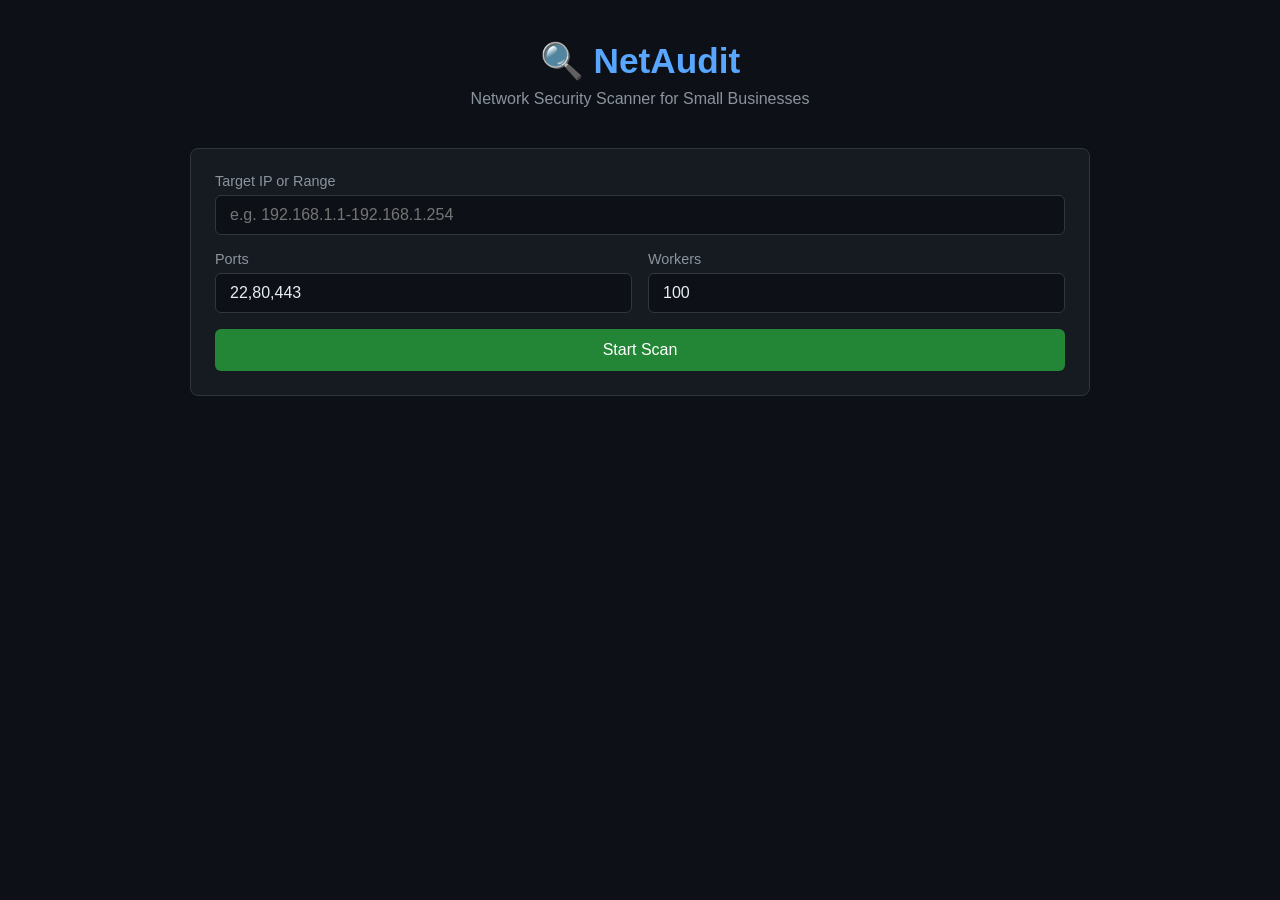
==== web/static/index.html @ e911ac08 "feat: add web server and frontend UI" ====
<!DOCTYPE html>
<html lang="en">
<head>
  <meta charset="UTF-8">
  <meta name="viewport" content="width=device-width, initial-scale=1.0">
  <title>NetAudit — Network Security Scanner</title>
  <style>
    * { box-sizing: border-box; margin: 0; padding: 0; }

    body {
      font-family: 'Segoe UI', sans-serif;
      background: #0d1117;
      color: #e6edf3;
      min-height: 100vh;
      padding: 40px 20px;
    }

    .container { max-width: 900px; margin: 0 auto; }

    header { text-align: center; margin-bottom: 40px; }
    header h1 { font-size: 2.2rem; color: #58a6ff; }
    header p { color: #8b949e; margin-top: 8px; }

    .card {
      background: #161b22;
      border: 1px solid #30363d;
      border-radius: 8px;
      padding: 24px;
      margin-bottom: 24px;
    }

    label { display: block; margin-bottom: 6px; color: #8b949e; font-size: 0.9rem; }

    input, select {
      width: 100%;
      padding: 10px 14px;
      background: #0d1117;
      border: 1px solid #30363d;
      border-radius: 6px;
      color: #e6edf3;
      font-size: 1rem;
      margin-bottom: 16px;
    }

    input:focus, select:focus {
      outline: none;
      border-color: #58a6ff;
    }

    .row { display: grid; grid-template-columns: 1fr 1fr; gap: 16px; }

    button {
      width: 100%;
      padding: 12px;
      background: #238636;
      color: white;
      border: none;
      border-radius: 6px;
      font-size: 1rem;
      cursor: pointer;
      transition: background 0.2s;
    }

    button:hover { background: #2ea043; }
    button:disabled { background: #21262d; color: #8b949e; cursor: not-allowed; }

    .score-card {
      text-align: center;
      padding: 32px;
    }

    .score-number {
      font-size: 4rem;
      font-weight: bold;
      color: #58a6ff;
    }

    .score-label { font-size: 1.2rem; margin-top: 8px; }

    .risk-critical { color: #f85149; }
    .risk-high     { color: #ff7b72; }
    .risk-medium   { color: #e3b341; }
    .risk-low      { color: #3fb950; }
    .risk-info     { color: #8b949e; }

    .findings h3 {
      margin-bottom: 12px;
      padding-bottom: 8px;
      border-bottom: 1px solid #30363d;
    }

    .finding-item {
      background: #0d1117;
      border-radius: 6px;
      padding: 14px;
      margin-bottom: 10px;
      border-left: 3px solid #30363d;
    }

    .finding-item.critical { border-left-color: #f85149; }
    .finding-item.high     { border-left-color: #ff7b72; }
    .finding-item.medium   { border-left-color: #e3b341; }
    .finding-item.low      { border-left-color: #3fb950; }

    .finding-header {
      display: flex;
      justify-content: space-between;
      align-items: center;
      margin-bottom: 8px;
    }

    .finding-ip { font-weight: bold; font-family: monospace; }

    .badge {
      padding: 2px 10px;
      border-radius: 12px;
      font-size: 0.75rem;
      font-weight: bold;
    }

    .badge-critical { background: #f8514930; color: #f85149; }
    .badge-high     { background: #ff7b7230; color: #ff7b72; }
    .badge-medium   { background: #e3b34130; color: #e3b341; }
    .badge-low      { background: #3fb95030; color: #3fb950; }

    .cve-list { margin-top: 8px; }
    .cve-item { font-size: 0.85rem; color: #8b949e; margin-top: 4px; }
    .cve-item span { color: #58a6ff; font-family: monospace; }

    .status-bar {
      text-align: center;
      padding: 12px;
      color: #8b949e;
      font-size: 0.9rem;
    }

    .spinner {
      display: inline-block;
      width: 16px; height: 16px;
      border: 2px solid #30363d;
      border-top-color: #58a6ff;
      border-radius: 50%;
      animation: spin 0.8s linear infinite;
      margin-right: 8px;
      vertical-align: middle;
    }

    @keyframes spin { to { transform: rotate(360deg); } }

    #results { display: none; }
  </style>
</head>
<body>
  <div class="container">
    <header>
      <h1>🔍 NetAudit</h1>
      <p>Network Security Scanner for Small Businesses</p>
    </header>

    <div class="card">
      <div>
        <label>Target IP or Range</label>
        <input type="text" id="target" placeholder="e.g. 192.168.1.1-192.168.1.254" />
      </div>
      <div class="row">
        <div>
          <label>Ports</label>
          <input type="text" id="ports" value="22,80,443" />
        </div>
        <div>
          <label>Workers</label>
          <input type="number" id="workers" value="100" min="10" max="500" />
        </div>
      </div>
      <button id="scanBtn" onclick="startScan()">Start Scan</button>
    </div>

    <div class="status-bar" id="status"></div>

    <div id="results">
      <div class="card score-card">
        <div class="score-number" id="scoreNum">--</div>
        <div class="score-label" id="scoreLabel"></div>
        <div style="margin-top:16px; color:#8b949e; font-size:0.9rem" id="scoreMeta"></div>
      </div>

      <div class="card findings" id="findingsCard"></div>
    </div>
  </div>

  <script>
    async function startScan() {
      const target  = document.getElementById('target').value.trim()
      const ports   = document.getElementById('ports').value.trim()
      const workers = parseInt(document.getElementById('workers').value)
      const btn     = document.getElementById('scanBtn')
      const status  = document.getElementById('status')

      if (!target) {
        alert('Please enter a target IP or range')
        return
      }

      btn.disabled = true
      document.getElementById('results').style.display = 'none'
      status.innerHTML = '<span class="spinner"></span> Scanning network... this may take a minute'

      try {
        const resp = await fetch('/api/scan', {
          method: 'POST',
          headers: { 'Content-Type': 'application/json' },
          body: JSON.stringify({ target, ports, workers })
        })

        const data = await resp.json()

        if (!data.success) {
          status.textContent = '❌ Error: ' + data.error
          return
        }

        renderReport(data.report)
        status.textContent = '✅ Scan complete'
        document.getElementById('results').style.display = 'block'

      } catch (err) {
        status.textContent = '❌ Request failed: ' + err.message
      } finally {
        btn.disabled = false
      }
    }

    function renderReport(r) {
      const critical = r.Critical || []
      const high     = r.High     || []
      const medium   = r.Medium   || []
      const low      = r.Low      || []

      document.getElementById('scoreNum').textContent   = r.Score + '/100'
      document.getElementById('scoreLabel').textContent = r.RiskLabel
      document.getElementById('scoreMeta').textContent  =
        `${r.Total} services checked · ${critical.length} critical · ${high.length} high · ${medium.length} medium`

      const card = document.getElementById('findingsCard')
      card.innerHTML = '<h3>Findings</h3>'

      const all = [
        ...critical.map(f => ({...f, risk: 'critical'})),
        ...high.map(f     => ({...f, risk: 'high'})),
        ...medium.map(f   => ({...f, risk: 'medium'})),
        ...low.map(f      => ({...f, risk: 'low'})),
      ]

      if (all.length === 0) {
        card.innerHTML += '<p style="color:#8b949e; margin-top:12px">No vulnerabilities found.</p>'
        return
      }

      all.forEach(f => {
        const cveHtml = (f.CVEs || []).map(c =>
          `<div class="cve-item"><span>${c.ID}</span> [${c.Score}] — ${c.Description}</div>`
        ).join('')

        card.innerHTML += `
          <div class="finding-item ${f.risk}">
            <div class="finding-header">
              <span class="finding-ip">${f.IP}:${f.Port} — ${f.Service} ${f.Version}</span>
              <span class="badge badge-${f.risk}">${f.risk.toUpperCase()}</span>
            </div>
            <div class="cve-list">${cveHtml}</div>
          </div>`
      })
    }
  </script>
</body>
</html>
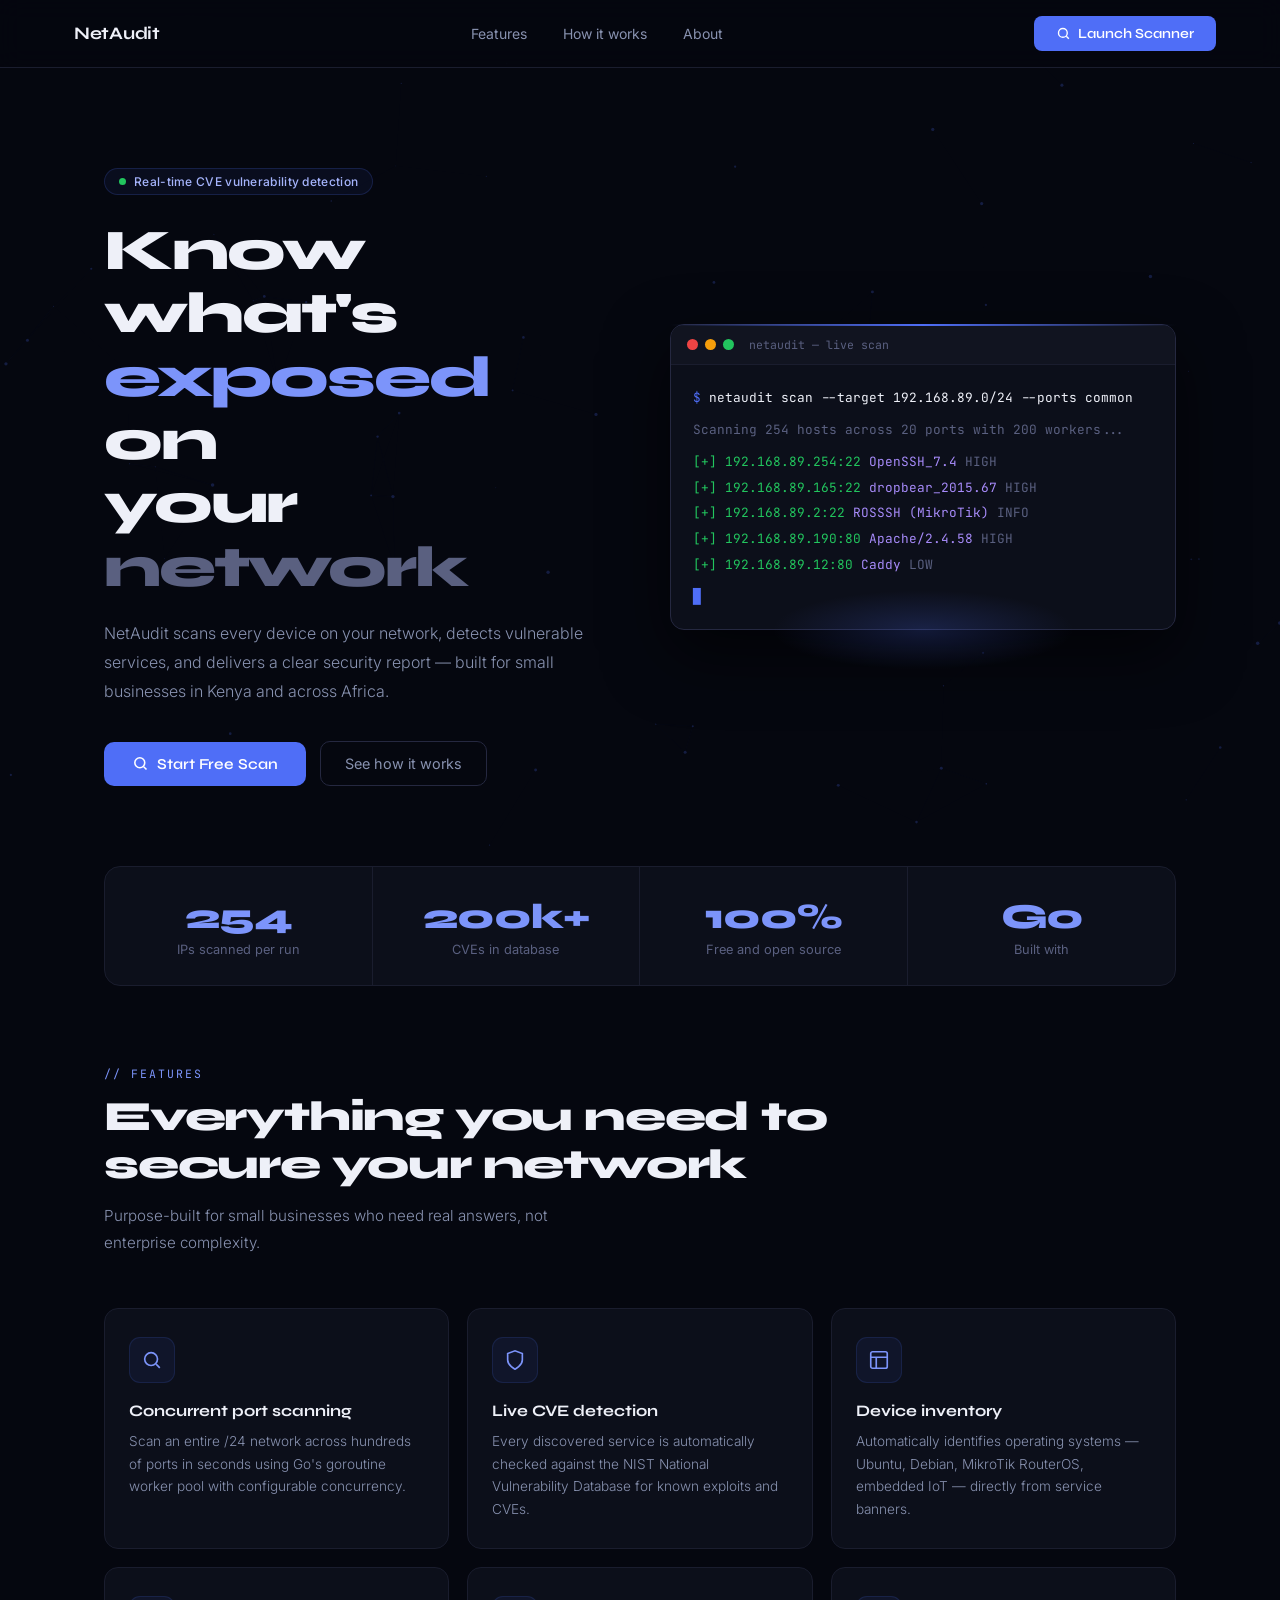
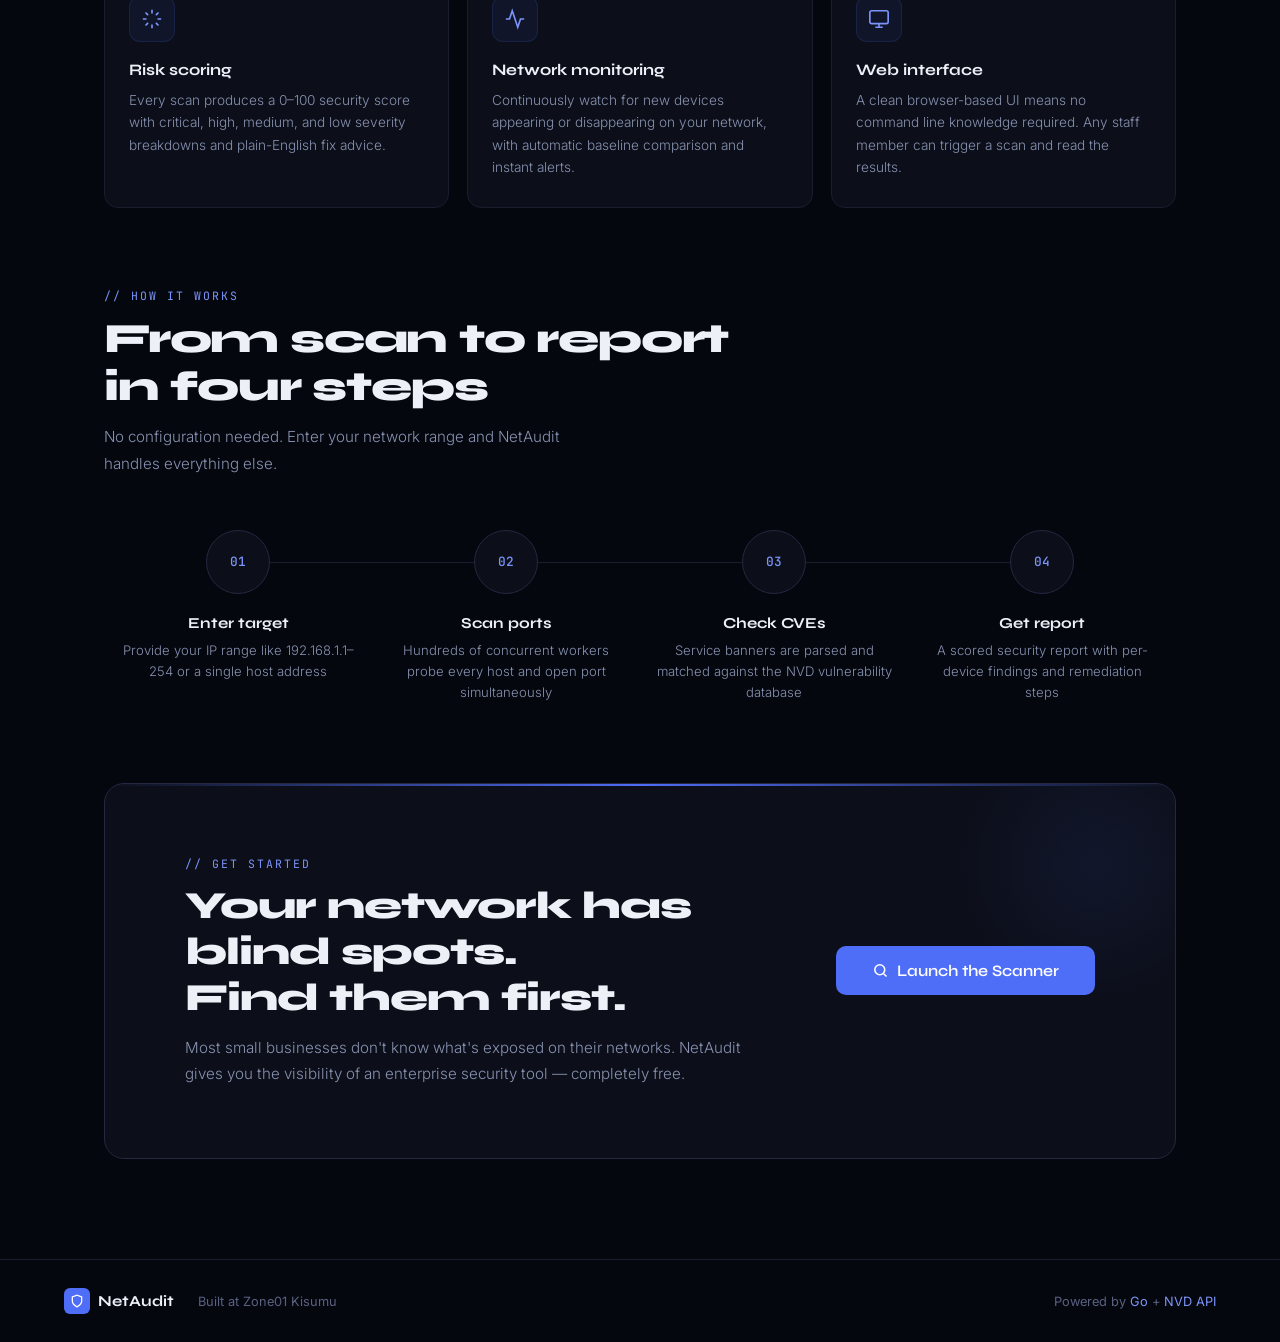
==== commit b19776d1: "feat: add web UI with home page, scanner page and CVE audit integration" ====
--- a/web/static/index.html
+++ b/web/static/index.html
@@ -1,276 +1,602 @@
 <!DOCTYPE html>
 <html lang="en">
 <head>
-  <meta charset="UTF-8">
-  <meta name="viewport" content="width=device-width, initial-scale=1.0">
-  <title>NetAudit — Network Security Scanner</title>
-  <style>
-    * { box-sizing: border-box; margin: 0; padding: 0; }
-
-    body {
-      font-family: 'Segoe UI', sans-serif;
-      background: #0d1117;
-      color: #e6edf3;
-      min-height: 100vh;
-      padding: 40px 20px;
-    }
-
-    .container { max-width: 900px; margin: 0 auto; }
-
-    header { text-align: center; margin-bottom: 40px; }
-    header h1 { font-size: 2.2rem; color: #58a6ff; }
-    header p { color: #8b949e; margin-top: 8px; }
-
-    .card {
-      background: #161b22;
-      border: 1px solid #30363d;
-      border-radius: 8px;
-      padding: 24px;
-      margin-bottom: 24px;
-    }
-
-    label { display: block; margin-bottom: 6px; color: #8b949e; font-size: 0.9rem; }
-
-    input, select {
-      width: 100%;
-      padding: 10px 14px;
-      background: #0d1117;
-      border: 1px solid #30363d;
-      border-radius: 6px;
-      color: #e6edf3;
-      font-size: 1rem;
-      margin-bottom: 16px;
-    }
-
-    input:focus, select:focus {
-      outline: none;
-      border-color: #58a6ff;
-    }
-
-    .row { display: grid; grid-template-columns: 1fr 1fr; gap: 16px; }
-
-    button {
-      width: 100%;
-      padding: 12px;
-      background: #238636;
-      color: white;
-      border: none;
-      border-radius: 6px;
-      font-size: 1rem;
-      cursor: pointer;
-      transition: background 0.2s;
-    }
-
-    button:hover { background: #2ea043; }
-    button:disabled { background: #21262d; color: #8b949e; cursor: not-allowed; }
-
-    .score-card {
-      text-align: center;
-      padding: 32px;
-    }
-
-    .score-number {
-      font-size: 4rem;
-      font-weight: bold;
-      color: #58a6ff;
-    }
-
-    .score-label { font-size: 1.2rem; margin-top: 8px; }
-
-    .risk-critical { color: #f85149; }
-    .risk-high     { color: #ff7b72; }
-    .risk-medium   { color: #e3b341; }
-    .risk-low      { color: #3fb950; }
-    .risk-info     { color: #8b949e; }
-
-    .findings h3 {
-      margin-bottom: 12px;
-      padding-bottom: 8px;
-      border-bottom: 1px solid #30363d;
-    }
-
-    .finding-item {
-      background: #0d1117;
-      border-radius: 6px;
-      padding: 14px;
-      margin-bottom: 10px;
-      border-left: 3px solid #30363d;
-    }
-
-    .finding-item.critical { border-left-color: #f85149; }
-    .finding-item.high     { border-left-color: #ff7b72; }
-    .finding-item.medium   { border-left-color: #e3b341; }
-    .finding-item.low      { border-left-color: #3fb950; }
-
-    .finding-header {
-      display: flex;
-      justify-content: space-between;
-      align-items: center;
-      margin-bottom: 8px;
-    }
-
-    .finding-ip { font-weight: bold; font-family: monospace; }
-
-    .badge {
-      padding: 2px 10px;
-      border-radius: 12px;
-      font-size: 0.75rem;
-      font-weight: bold;
-    }
-
-    .badge-critical { background: #f8514930; color: #f85149; }
-    .badge-high     { background: #ff7b7230; color: #ff7b72; }
-    .badge-medium   { background: #e3b34130; color: #e3b341; }
-    .badge-low      { background: #3fb95030; color: #3fb950; }
-
-    .cve-list { margin-top: 8px; }
-    .cve-item { font-size: 0.85rem; color: #8b949e; margin-top: 4px; }
-    .cve-item span { color: #58a6ff; font-family: monospace; }
-
-    .status-bar {
-      text-align: center;
-      padding: 12px;
-      color: #8b949e;
-      font-size: 0.9rem;
-    }
-
-    .spinner {
-      display: inline-block;
-      width: 16px; height: 16px;
-      border: 2px solid #30363d;
-      border-top-color: #58a6ff;
-      border-radius: 50%;
-      animation: spin 0.8s linear infinite;
-      margin-right: 8px;
-      vertical-align: middle;
-    }
-
-    @keyframes spin { to { transform: rotate(360deg); } }
-
-    #results { display: none; }
-  </style>
+<meta charset="UTF-8"/>
+<meta name="viewport" content="width=device-width,initial-scale=1"/>
+<title>NetAudit — Network Security Scanner</title>
+<link rel="preconnect" href="https://fonts.googleapis.com"/>
+<link rel="preconnect" href="https://fonts.gstatic.com" crossorigin/>
+<link href="https://fonts.googleapis.com/css2?family=Syne:wght@400;500;600;700;800&family=JetBrains+Mono:wght@400;500&family=Inter:wght@300;400;500&display=swap" rel="stylesheet"/>
+<style>
+*{box-sizing:border-box;margin:0;padding:0}
+:root{
+  --bg:#05070f;
+  --surface:#0c0f1a;
+  --surface2:#111420;
+  --border:#1a1d2e;
+  --border2:#252840;
+  --text:#eef0f8;
+  --muted:#5a6080;
+  --muted2:#8892b0;
+  --accent:#4f6ef7;
+  --accent2:#7c94fa;
+  --accent3:#a5b4fc;
+  --green:#22c55e;
+  --red:#ef4444;
+  --amber:#f59e0b;
+}
+
+html{scroll-behavior:smooth}
+
+body{
+  font-family:'Inter',sans-serif;
+  background:var(--bg);
+  color:var(--text);
+  min-height:100vh;
+  overflow-x:hidden;
+}
+
+/* canvas background */
+#bg-canvas{
+  position:fixed;top:0;left:0;
+  width:100%;height:100%;
+  z-index:0;pointer-events:none;
+  opacity:.4;
+}
+
+/* ───── NAV ───── */
+nav{
+  position:sticky;top:0;z-index:100;
+  display:flex;align-items:center;justify-content:space-between;
+  padding:16px 64px;
+  background:rgba(5,7,15,.85);
+  backdrop-filter:blur(12px);
+  border-bottom:1px solid var(--border);
+}
+.nav-logo{display:flex;align-items:center;gap:10px;text-decoration:none}
+.nav-logo-icon{
+  width:34px;height:34px;border-radius:9px;
+  background:var(--accent);
+  display:flex;align-items:center;justify-content:center;
+  flex-shrink:0;
+}
+.nav-logo-icon svg{width:18px;height:18px;stroke:#fff;fill:none;stroke-width:2.2}
+.nav-logo-name{font-family:'Syne',sans-serif;font-size:1.1rem;font-weight:700;color:var(--text);letter-spacing:-.3px}
+.nav-links{display:flex;gap:36px}
+.nav-links a{color:var(--muted2);text-decoration:none;font-size:.875rem;font-weight:400;transition:color .2s}
+.nav-links a:hover{color:var(--text)}
+.nav-cta{
+  background:var(--accent);color:#fff;border:none;
+  padding:9px 22px;border-radius:8px;
+  font-family:'Syne',sans-serif;font-size:.875rem;font-weight:600;
+  cursor:pointer;transition:background .2s,transform .15s;
+  display:flex;align-items:center;gap:7px;
+}
+.nav-cta:hover{background:var(--accent2);transform:translateY(-1px)}
+.nav-cta svg{width:15px;height:15px;stroke:#fff;fill:none;stroke-width:2.2}
+
+/* ───── HERO ───── */
+.hero{
+  position:relative;z-index:5;
+  display:grid;grid-template-columns:1fr 1fr;
+  align-items:center;gap:60px;
+  max-width:1200px;margin:0 auto;
+  padding:100px 64px 80px;
+}
+.hero-badge{
+  display:inline-flex;align-items:center;gap:8px;
+  background:#4f6ef710;border:1px solid #4f6ef730;
+  border-radius:100px;padding:5px 14px;
+  font-size:.75rem;color:var(--accent3);
+  margin-bottom:24px;font-weight:500;letter-spacing:.3px;
+}
+.hero-badge-dot{
+  width:7px;height:7px;border-radius:50%;
+  background:var(--green);
+  animation:pulse-dot 2s ease-in-out infinite;
+}
+@keyframes pulse-dot{0%,100%{opacity:1;transform:scale(1)}50%{opacity:.4;transform:scale(.75)}}
+
+.hero-left h1{
+  font-family:'Syne',sans-serif;
+  font-size:clamp(2.4rem,4.5vw,3.6rem);
+  font-weight:800;line-height:1.1;
+  letter-spacing:-2px;margin-bottom:20px;
+  color:var(--text);
+}
+.hero-left h1 .accent{color:var(--accent2)}
+.hero-left h1 .dim{color:var(--muted)}
+
+.hero-sub{
+  font-size:1rem;color:var(--muted2);
+  line-height:1.8;margin-bottom:36px;
+  max-width:480px;font-weight:300;
+}
+
+.hero-actions{display:flex;align-items:center;gap:14px;flex-wrap:wrap}
+.btn-primary{
+  background:var(--accent);color:#fff;border:none;
+  padding:13px 28px;border-radius:10px;
+  font-family:'Syne',sans-serif;font-size:.95rem;font-weight:600;
+  cursor:pointer;display:flex;align-items:center;gap:8px;
+  transition:background .2s,transform .15s;
+}
+.btn-primary:hover{background:var(--accent2);transform:translateY(-2px)}
+.btn-primary svg{width:17px;height:17px;stroke:#fff;fill:none;stroke-width:2.2}
+.btn-ghost{
+  background:transparent;color:var(--muted2);
+  border:1px solid var(--border2);
+  padding:13px 24px;border-radius:10px;
+  font-family:'Inter',sans-serif;font-size:.9rem;font-weight:400;
+  cursor:pointer;transition:border-color .2s,color .2s;
+}
+.btn-ghost:hover{border-color:var(--accent);color:var(--text)}
+
+/* hero right — terminal */
+.hero-right{position:relative}
+.terminal{
+  background:var(--surface);
+  border:1px solid var(--border2);
+  border-radius:14px;overflow:hidden;
+  box-shadow:0 24px 64px rgba(0,0,0,.6);
+}
+.terminal::before{
+  content:'';position:absolute;top:0;left:0;right:0;height:2px;
+  background:linear-gradient(90deg,transparent,var(--accent),transparent);
+}
+.term-bar{
+  background:var(--surface2);
+  padding:12px 16px;
+  display:flex;align-items:center;gap:7px;
+  border-bottom:1px solid var(--border);
+}
+.tdot{width:11px;height:11px;border-radius:50%}
+.term-title{font-size:.72rem;color:var(--muted);margin-left:8px;font-family:'JetBrains Mono',monospace}
+.term-body{padding:20px 22px;font-family:'JetBrains Mono',monospace;font-size:.8rem;line-height:2}
+.tp{color:var(--accent)}.tc{color:var(--text)}.to{color:var(--muted)}
+.tg{color:var(--green)}.tr{color:var(--red)}.ta{color:var(--amber)}.tb{color:#60a5fa}.tv{color:#a78bfa}
+.tcursor{color:var(--accent);animation:blink-cur .8s step-end infinite}
+@keyframes blink-cur{0%,100%{opacity:1}50%{opacity:0}}
+
+/* glow under terminal */
+.terminal-glow{
+  position:absolute;bottom:-40px;left:50%;transform:translateX(-50%);
+  width:60%;height:80px;
+  background:radial-gradient(ellipse,rgba(79,110,247,.2) 0%,transparent 70%);
+  pointer-events:none;
+}
+
+/* ───── STATS BAR ───── */
+.stats-section{
+  position:relative;z-index:5;
+  max-width:1200px;margin:0 auto;padding:0 64px 80px;
+}
+.stats-bar{
+  display:grid;grid-template-columns:repeat(4,1fr);
+  background:var(--surface);border:1px solid var(--border);border-radius:16px;
+  overflow:hidden;
+}
+.stat-item{
+  padding:28px 32px;text-align:center;
+  border-right:1px solid var(--border);
+}
+.stat-item:last-child{border-right:none}
+.stat-num{
+  font-family:'Syne',sans-serif;
+  font-size:2.2rem;font-weight:800;
+  color:var(--accent2);letter-spacing:-1px;
+  margin-bottom:4px;
+}
+.stat-label{font-size:.8rem;color:var(--muted);font-weight:400}
+
+/* ───── FEATURES ───── */
+.features-section{
+  position:relative;z-index:5;
+  max-width:1200px;margin:0 auto;padding:0 64px 80px;
+}
+.section-eyebrow{
+  font-family:'JetBrains Mono',monospace;
+  font-size:.72rem;color:var(--accent2);
+  letter-spacing:2px;text-transform:uppercase;
+  margin-bottom:12px;
+}
+.section-title{
+  font-family:'Syne',sans-serif;
+  font-size:clamp(1.8rem,3.5vw,2.6rem);
+  font-weight:800;letter-spacing:-1.2px;
+  line-height:1.15;margin-bottom:14px;
+}
+.section-sub{
+  font-size:.95rem;color:var(--muted2);
+  line-height:1.75;max-width:480px;
+  font-weight:300;margin-bottom:52px;
+}
+.features-grid{display:grid;grid-template-columns:repeat(3,1fr);gap:18px}
+.feat-card{
+  background:var(--surface);border:1px solid var(--border);
+  border-radius:14px;padding:28px 24px;
+  transition:border-color .25s,transform .25s;
+  cursor:default;
+}
+.feat-card:hover{border-color:var(--border2);transform:translateY(-4px)}
+.feat-icon{
+  width:46px;height:46px;border-radius:11px;
+  background:#4f6ef712;border:1px solid #4f6ef725;
+  display:flex;align-items:center;justify-content:center;
+  margin-bottom:18px;
+}
+.feat-icon svg{width:22px;height:22px;stroke:var(--accent2);fill:none;stroke-width:1.8}
+.feat-title{font-family:'Syne',sans-serif;font-size:1rem;font-weight:700;margin-bottom:10px;color:var(--text)}
+.feat-desc{font-size:.85rem;color:var(--muted2);line-height:1.65;font-weight:300}
+
+/* ───── HOW IT WORKS ───── */
+.how-section{
+  position:relative;z-index:5;
+  max-width:1200px;margin:0 auto;padding:0 64px 80px;
+}
+.steps-row{display:grid;grid-template-columns:repeat(4,1fr);gap:0;position:relative}
+.steps-row::after{
+  content:'';position:absolute;top:32px;left:12.5%;right:12.5%;
+  height:1px;background:var(--border);z-index:0;
+}
+.step{position:relative;z-index:1;text-align:center;padding:0 16px}
+.step-circle{
+  width:64px;height:64px;border-radius:50%;
+  background:var(--surface);border:1px solid var(--border2);
+  display:flex;align-items:center;justify-content:center;
+  margin:0 auto 20px;
+  font-family:'JetBrains Mono',monospace;font-size:.8rem;font-weight:500;
+  color:var(--accent2);
+}
+.step-title{font-family:'Syne',sans-serif;font-size:.95rem;font-weight:700;margin-bottom:8px;color:var(--text)}
+.step-desc{font-size:.82rem;color:var(--muted2);line-height:1.6;font-weight:300}
+
+/* ───── CTA ───── */
+.cta-section{
+  position:relative;z-index:5;
+  max-width:1200px;margin:0 auto;padding:0 64px 100px;
+}
+.cta-inner{
+  background:var(--surface);border:1px solid var(--border2);
+  border-radius:20px;padding:72px 80px;
+  display:grid;grid-template-columns:1fr auto;
+  align-items:center;gap:60px;
+  position:relative;overflow:hidden;
+}
+.cta-inner::before{
+  content:'';position:absolute;top:0;left:0;right:0;height:2px;
+  background:linear-gradient(90deg,transparent,var(--accent),transparent);
+}
+.cta-glow{
+  position:absolute;top:-80px;right:-80px;
+  width:320px;height:320px;
+  background:radial-gradient(circle,rgba(79,110,247,.08) 0%,transparent 60%);
+  pointer-events:none;
+}
+.cta-title{
+  font-family:'Syne',sans-serif;
+  font-size:clamp(1.8rem,3vw,2.4rem);
+  font-weight:800;letter-spacing:-1px;
+  line-height:1.2;margin-bottom:14px;
+}
+.cta-sub{font-size:.95rem;color:var(--muted2);line-height:1.7;font-weight:300}
+
+/* ───── FOOTER ───── */
+footer{
+  position:relative;z-index:5;
+  border-top:1px solid var(--border);
+  padding:28px 64px;
+  display:flex;align-items:center;justify-content:space-between;
+}
+.footer-logo{display:flex;align-items:center;gap:8px}
+.footer-logo-name{font-family:'Syne',sans-serif;font-size:.95rem;font-weight:700;color:var(--text)}
+.footer-copy{font-size:.8rem;color:var(--muted);margin-left:16px}
+.footer-right{font-size:.8rem;color:var(--muted)}
+.footer-right a{color:var(--accent2);text-decoration:none}
+
+/* ───── SCROLL REVEAL ───── */
+.reveal{opacity:0;transform:translateY(24px);transition:opacity .6s ease,transform .6s ease}
+.reveal.visible{opacity:1;transform:translateY(0)}
+</style>
 </head>
 <body>
-  <div class="container">
-    <header>
-      <h1>🔍 NetAudit</h1>
-      <p>Network Security Scanner for Small Businesses</p>
-    </header>
-
-    <div class="card">
-      <div>
-        <label>Target IP or Range</label>
-        <input type="text" id="target" placeholder="e.g. 192.168.1.1-192.168.1.254" />
-      </div>
-      <div class="row">
-        <div>
-          <label>Ports</label>
-          <input type="text" id="ports" value="22,80,443" />
-        </div>
-        <div>
-          <label>Workers</label>
-          <input type="number" id="workers" value="100" min="10" max="500" />
-        </div>
-      </div>
-      <button id="scanBtn" onclick="startScan()">Start Scan</button>
-    </div>
-
-    <div class="status-bar" id="status"></div>
-
-    <div id="results">
-      <div class="card score-card">
-        <div class="score-number" id="scoreNum">--</div>
-        <div class="score-label" id="scoreLabel"></div>
-        <div style="margin-top:16px; color:#8b949e; font-size:0.9rem" id="scoreMeta"></div>
-      </div>
-
-      <div class="card findings" id="findingsCard"></div>
-    </div>
-  </div>
-
-  <script>
-    async function startScan() {
-      const target  = document.getElementById('target').value.trim()
-      const ports   = document.getElementById('ports').value.trim()
-      const workers = parseInt(document.getElementById('workers').value)
-      const btn     = document.getElementById('scanBtn')
-      const status  = document.getElementById('status')
-
-      if (!target) {
-        alert('Please enter a target IP or range')
-        return
-      }
-
-      btn.disabled = true
-      document.getElementById('results').style.display = 'none'
-      status.innerHTML = '<span class="spinner"></span> Scanning network... this may take a minute'
-
-      try {
-        const resp = await fetch('/api/scan', {
-          method: 'POST',
-          headers: { 'Content-Type': 'application/json' },
-          body: JSON.stringify({ target, ports, workers })
-        })
-
-        const data = await resp.json()
-
-        if (!data.success) {
-          status.textContent = '❌ Error: ' + data.error
-          return
-        }
-
-        renderReport(data.report)
-        status.textContent = '✅ Scan complete'
-        document.getElementById('results').style.display = 'block'
-
-      } catch (err) {
-        status.textContent = '❌ Request failed: ' + err.message
-      } finally {
-        btn.disabled = false
+
+<canvas id="bg-canvas"></canvas>
+
+<nav>
+  <a class="nav-logo" href="/>
+    <div class="nav-logo-icon">
+      <svg viewBox="0 0 24 24"><path d="M12 22s8-4 8-10V5l-8-3-8 3v7c0 6 8 10 8 10z"/></svg>
+    </div>
+    <span class="nav-logo-name">NetAudit</span>
+  </a>
+  <div class="nav-links">
+    <a href="#features">Features</a>
+    <a href="#how">How it works</a>
+    <a href="#about">About</a>
+  </div>
+  <button class="nav-cta" onclick="window.location.href='/scan'">
+    <svg viewBox="0 0 24 24"><circle cx="11" cy="11" r="7"/><path d="m16.5 16.5 4 4"/></svg>
+    Launch Scanner
+  </button>
+</nav>
+
+<!-- HERO -->
+<section class="hero">
+  <div class="hero-left">
+    <div class="hero-badge">
+      <span class="hero-badge-dot"></span>
+      Real-time CVE vulnerability detection
+    </div>
+    <h1>
+      Know what's<br/>
+      <span class="accent">exposed</span> on<br/>
+      your <span class="dim">network</span>
+    </h1>
+    <p class="hero-sub">
+      NetAudit scans every device on your network, detects vulnerable services, and delivers a clear security report — built for small businesses in Kenya and across Africa.
+    </p>
+    <div class="hero-actions">
+      <button class="btn-primary" onclick="window.location.href='/scan'">
+        <svg viewBox="0 0 24 24"><circle cx="11" cy="11" r="7"/><path d="m16.5 16.5 4 4"/></svg>
+        Start Free Scan
+      </button>
+      <button class="btn-ghost" onclick="document.getElementById('how').scrollIntoView({behavior:'smooth'})">
+        See how it works
+      </button>
+    </div>
+  </div>
+  <div class="hero-right">
+    <div class="terminal">
+      <div class="term-bar">
+        <div class="tdot" style="background:#ef4444"></div>
+        <div class="tdot" style="background:#f59e0b"></div>
+        <div class="tdot" style="background:#22c55e"></div>
+        <span class="term-title">netaudit — live scan</span>
+      </div>
+      <div class="term-body" id="term-body">
+        <div id="term-lines"></div>
+        <span class="tcursor" id="cursor">█</span>
+      </div>
+    </div>
+    <div class="terminal-glow"></div>
+  </div>
+</section>
+
+<!-- STATS -->
+<div class="stats-section reveal">
+  <div class="stats-bar">
+    <div class="stat-item">
+      <div class="stat-num">254</div>
+      <div class="stat-label">IPs scanned per run</div>
+    </div>
+    <div class="stat-item">
+      <div class="stat-num">200k+</div>
+      <div class="stat-label">CVEs in database</div>
+    </div>
+    <div class="stat-item">
+      <div class="stat-num">100%</div>
+      <div class="stat-label">Free and open source</div>
+    </div>
+    <div class="stat-item">
+      <div class="stat-num">Go</div>
+      <div class="stat-label">Built with</div>
+    </div>
+  </div>
+</div>
+
+<!-- FEATURES -->
+<section class="features-section reveal" id="features">
+  <div class="section-eyebrow">// features</div>
+  <div class="section-title">Everything you need to<br/>secure your network</div>
+  <p class="section-sub">Purpose-built for small businesses who need real answers, not enterprise complexity.</p>
+  <div class="features-grid">
+    <div class="feat-card">
+      <div class="feat-icon">
+        <svg viewBox="0 0 24 24"><circle cx="11" cy="11" r="7"/><path d="m16.5 16.5 4 4"/></svg>
+      </div>
+      <div class="feat-title">Concurrent port scanning</div>
+      <div class="feat-desc">Scan an entire /24 network across hundreds of ports in seconds using Go's goroutine worker pool with configurable concurrency.</div>
+    </div>
+    <div class="feat-card">
+      <div class="feat-icon">
+        <svg viewBox="0 0 24 24"><path d="M12 22s8-4 8-10V5l-8-3-8 3v7c0 6 8 10 8 10z"/></svg>
+      </div>
+      <div class="feat-title">Live CVE detection</div>
+      <div class="feat-desc">Every discovered service is automatically checked against the NIST National Vulnerability Database for known exploits and CVEs.</div>
+    </div>
+    <div class="feat-card">
+      <div class="feat-icon">
+        <svg viewBox="0 0 24 24"><rect x="3" y="3" width="18" height="18" rx="2"/><path d="M3 9h18M9 21V9"/></svg>
+      </div>
+      <div class="feat-title">Device inventory</div>
+      <div class="feat-desc">Automatically identifies operating systems — Ubuntu, Debian, MikroTik RouterOS, embedded IoT — directly from service banners.</div>
+    </div>
+    <div class="feat-card">
+      <div class="feat-icon">
+        <svg viewBox="0 0 24 24"><path d="M12 2v4M12 18v4M4.93 4.93l2.83 2.83M16.24 16.24l2.83 2.83M2 12h4M18 12h4M4.93 19.07l2.83-2.83M16.24 7.76l2.83-2.83"/></svg>
+      </div>
+      <div class="feat-title">Risk scoring</div>
+      <div class="feat-desc">Every scan produces a 0–100 security score with critical, high, medium, and low severity breakdowns and plain-English fix advice.</div>
+    </div>
+    <div class="feat-card">
+      <div class="feat-icon">
+        <svg viewBox="0 0 24 24"><polyline points="22 12 18 12 15 21 9 3 6 12 2 12"/></svg>
+      </div>
+      <div class="feat-title">Network monitoring</div>
+      <div class="feat-desc">Continuously watch for new devices appearing or disappearing on your network, with automatic baseline comparison and instant alerts.</div>
+    </div>
+    <div class="feat-card">
+      <div class="feat-icon">
+        <svg viewBox="0 0 24 24"><rect x="2" y="3" width="20" height="14" rx="2"/><path d="M8 21h8M12 17v4"/></svg>
+      </div>
+      <div class="feat-title">Web interface</div>
+      <div class="feat-desc">A clean browser-based UI means no command line knowledge required. Any staff member can trigger a scan and read the results.</div>
+    </div>
+  </div>
+</section>
+
+<!-- HOW IT WORKS -->
+<section class="how-section reveal" id="how">
+  <div class="section-eyebrow">// how it works</div>
+  <div class="section-title">From scan to report<br/>in four steps</div>
+  <p class="section-sub">No configuration needed. Enter your network range and NetAudit handles everything else.</p>
+  <div class="steps-row">
+    <div class="step">
+      <div class="step-circle">01</div>
+      <div class="step-title">Enter target</div>
+      <div class="step-desc">Provide your IP range like 192.168.1.1–254 or a single host address</div>
+    </div>
+    <div class="step">
+      <div class="step-circle">02</div>
+      <div class="step-title">Scan ports</div>
+      <div class="step-desc">Hundreds of concurrent workers probe every host and open port simultaneously</div>
+    </div>
+    <div class="step">
+      <div class="step-circle">03</div>
+      <div class="step-title">Check CVEs</div>
+      <div class="step-desc">Service banners are parsed and matched against the NVD vulnerability database</div>
+    </div>
+    <div class="step">
+      <div class="step-circle">04</div>
+      <div class="step-title">Get report</div>
+      <div class="step-desc">A scored security report with per-device findings and remediation steps</div>
+    </div>
+  </div>
+</section>
+
+<!-- CTA -->
+<section class="cta-section reveal" id="about">
+  <div class="cta-inner">
+    <div class="cta-glow"></div>
+    <div>
+      <div class="section-eyebrow">// get started</div>
+      <div class="cta-title">Your network has<br/>blind spots.<br/>Find them first.</div>
+      <p class="cta-sub">Most small businesses don't know what's exposed on their networks. NetAudit gives you the visibility of an enterprise security tool — completely free.</p>
+    </div>
+    <div>
+      <button class="btn-primary" style="padding:15px 36px;font-size:1rem" onclick="window.location.href='/scan'">
+        <svg viewBox="0 0 24 24"><circle cx="11" cy="11" r="7"/><path d="m16.5 16.5 4 4"/></svg>
+        Launch the Scanner
+      </button>
+    </div>
+  </div>
+</section>
+
+<footer>
+  <div class="footer-logo">
+    <div class="nav-logo-icon" style="width:26px;height:26px;border-radius:6px">
+      <svg viewBox="0 0 24 24" style="width:14px;height:14px;stroke:#fff;fill:none;stroke-width:2.2"><path d="M12 22s8-4 8-10V5l-8-3-8 3v7c0 6 8 10 8 10z"/></svg>
+    </div>
+    <span class="footer-logo-name">NetAudit</span>
+    <span class="footer-copy">Built at Zone01 Kisumu</span>
+  </div>
+  <div class="footer-right">Powered by <a href="https://golang.org">Go</a> + <a href="https://nvd.nist.gov">NVD API</a></div>
+</footer>
+
+<script>
+/* ── particle canvas ── */
+const canvas = document.getElementById('bg-canvas');
+const ctx = canvas.getContext('2d');
+let W, H, pts = [];
+
+function resize() {
+  W = canvas.width = window.innerWidth;
+  H = canvas.height = window.innerHeight;
+}
+
+function initPts() {
+  pts = [];
+  const n = Math.floor((W * H) / 16000);
+  for (let i = 0; i < n; i++) {
+    pts.push({
+      x: Math.random() * W, y: Math.random() * H,
+      vx: (Math.random() - .5) * .28, vy: (Math.random() - .5) * .28,
+      r: Math.random() * 1.4 + .4
+    });
+  }
+}
+
+function drawBg() {
+  ctx.clearRect(0, 0, W, H);
+  for (let i = 0; i < pts.length; i++) {
+    const p = pts[i];
+    p.x += p.vx; p.y += p.vy;
+    if (p.x < 0) p.x = W; if (p.x > W) p.x = 0;
+    if (p.y < 0) p.y = H; if (p.y > H) p.y = 0;
+    ctx.beginPath(); ctx.arc(p.x, p.y, p.r, 0, Math.PI * 2);
+    ctx.fillStyle = 'rgba(79,110,247,.55)'; ctx.fill();
+    for (let j = i + 1; j < pts.length; j++) {
+      const q = pts[j];
+      const dx = p.x - q.x, dy = p.y - q.y, d = Math.sqrt(dx * dx + dy * dy);
+      if (d < 130) {
+        ctx.beginPath(); ctx.moveTo(p.x, p.y); ctx.lineTo(q.x, q.y);
+        ctx.strokeStyle = `rgba(79,110,247,${.12 * (1 - d / 130)})`;
+        ctx.lineWidth = .5; ctx.stroke();
       }
     }
-
-    function renderReport(r) {
-      const critical = r.Critical || []
-      const high     = r.High     || []
-      const medium   = r.Medium   || []
-      const low      = r.Low      || []
-
-      document.getElementById('scoreNum').textContent   = r.Score + '/100'
-      document.getElementById('scoreLabel').textContent = r.RiskLabel
-      document.getElementById('scoreMeta').textContent  =
-        `${r.Total} services checked · ${critical.length} critical · ${high.length} high · ${medium.length} medium`
-
-      const card = document.getElementById('findingsCard')
-      card.innerHTML = '<h3>Findings</h3>'
-
-      const all = [
-        ...critical.map(f => ({...f, risk: 'critical'})),
-        ...high.map(f     => ({...f, risk: 'high'})),
-        ...medium.map(f   => ({...f, risk: 'medium'})),
-        ...low.map(f      => ({...f, risk: 'low'})),
-      ]
-
-      if (all.length === 0) {
-        card.innerHTML += '<p style="color:#8b949e; margin-top:12px">No vulnerabilities found.</p>'
-        return
-      }
-
-      all.forEach(f => {
-        const cveHtml = (f.CVEs || []).map(c =>
-          `<div class="cve-item"><span>${c.ID}</span> [${c.Score}] — ${c.Description}</div>`
-        ).join('')
-
-        card.innerHTML += `
-          <div class="finding-item ${f.risk}">
-            <div class="finding-header">
-              <span class="finding-ip">${f.IP}:${f.Port} — ${f.Service} ${f.Version}</span>
-              <span class="badge badge-${f.risk}">${f.risk.toUpperCase()}</span>
-            </div>
-            <div class="cve-list">${cveHtml}</div>
-          </div>`
-      })
-    }
-  </script>
+  }
+  requestAnimationFrame(drawBg);
+}
+
+resize(); initPts(); drawBg();
+window.addEventListener('resize', () => { resize(); initPts(); });
+
+/* ── typewriter terminal ── */
+const termLines = [
+  { text: 'netaudit scan --target 192.168.89.0/24 --ports common', type: 'cmd' },
+  { text: '', type: 'blank' },
+  { text: 'Scanning 254 hosts across 20 ports with 200 workers...', type: 'out' },
+  { text: '', type: 'blank' },
+  { text: '[+] 192.168.89.254:22   OpenSSH_7.4            HIGH', type: 'high' },
+  { text: '[+] 192.168.89.165:22   dropbear_2015.67       HIGH', type: 'high' },
+  { text: '[+] 192.168.89.2:22     ROSSSH (MikroTik)      INFO', type: 'info' },
+  { text: '[+] 192.168.89.190:80   Apache/2.4.58          HIGH', type: 'high' },
+  { text: '[+] 192.168.89.12:80    Caddy                  LOW', type: 'low' },
+  { text: '', type: 'blank' },
+  { text: 'Security Score: 61/100  [MODERATE RISK]', type: 'score' },
+  { text: 'Critical: 2   High: 3   Medium: 5   Low: 8', type: 'out' },
+  { text: '', type: 'blank' },
+  { text: 'Report ready → open http://localhost:8080', type: 'link' },
+];
+
+function renderLine(l) {
+  if (l.type === 'blank') return '<div style="height:.4rem"></div>';
+  if (l.type === 'cmd') return `<div><span class="tp">$ </span><span class="tc">${l.text}</span></div>`;
+  if (l.type === 'out') return `<div class="to">${l.text}</div>`;
+  if (l.type === 'high') {
+    const parts = l.text.split(/\s{2,}/);
+    return `<div><span class="tg">${parts[0]}</span>  <span class="tv">${parts[1]||''}</span>  <span class="to">${parts[2]||''}</span>  <span class="tr">${parts[3]||''}</span></div>`;
+  }
+  if (l.type === 'info') {
+    const parts = l.text.split(/\s{2,}/);
+    return `<div><span class="tg">${parts[0]}</span>  <span class="tv">${parts[1]||''}</span>  <span class="to">${parts[2]||''}</span>  <span class="tb">${parts[3]||''}</span></div>`;
+  }
+  if (l.type === 'low') {
+    const parts = l.text.split(/\s{2,}/);
+    return `<div><span class="tg">${parts[0]}</span>  <span class="tv">${parts[1]||''}</span>  <span class="to">${parts[2]||''}</span>  <span style="color:var(--green)">${parts[3]||''}</span></div>`;
+  }
+  if (l.type === 'score') return `<div><span class="tg">Security Score: </span><span class="ta">61/100</span>  <span class="ta">[MODERATE RISK]</span></div>`;
+  if (l.type === 'link') return `<div class="tb">${l.text}</div>`;
+  return `<div class="to">${l.text}</div>`;
+}
+
+const linesEl = document.getElementById('term-lines');
+const cursorEl = document.getElementById('cursor');
+let li = 0;
+
+function addLine() {
+  if (li >= termLines.length) { cursorEl.style.display = 'none'; return; }
+  linesEl.innerHTML += renderLine(termLines[li++]);
+  setTimeout(addLine, li === 1 ? 600 : termLines[li - 1].type === 'blank' ? 80 : Math.random() * 160 + 60);
+}
+setTimeout(addLine, 900);
+
+/* ── scroll reveal ── */
+const observer = new IntersectionObserver((entries) => {
+  entries.forEach(e => { if (e.isIntersecting) e.target.classList.add('visible'); });
+}, { threshold: .15 });
+document.querySelectorAll('.reveal').forEach(el => observer.observe(el));
+</script>
 </body>
 </html>
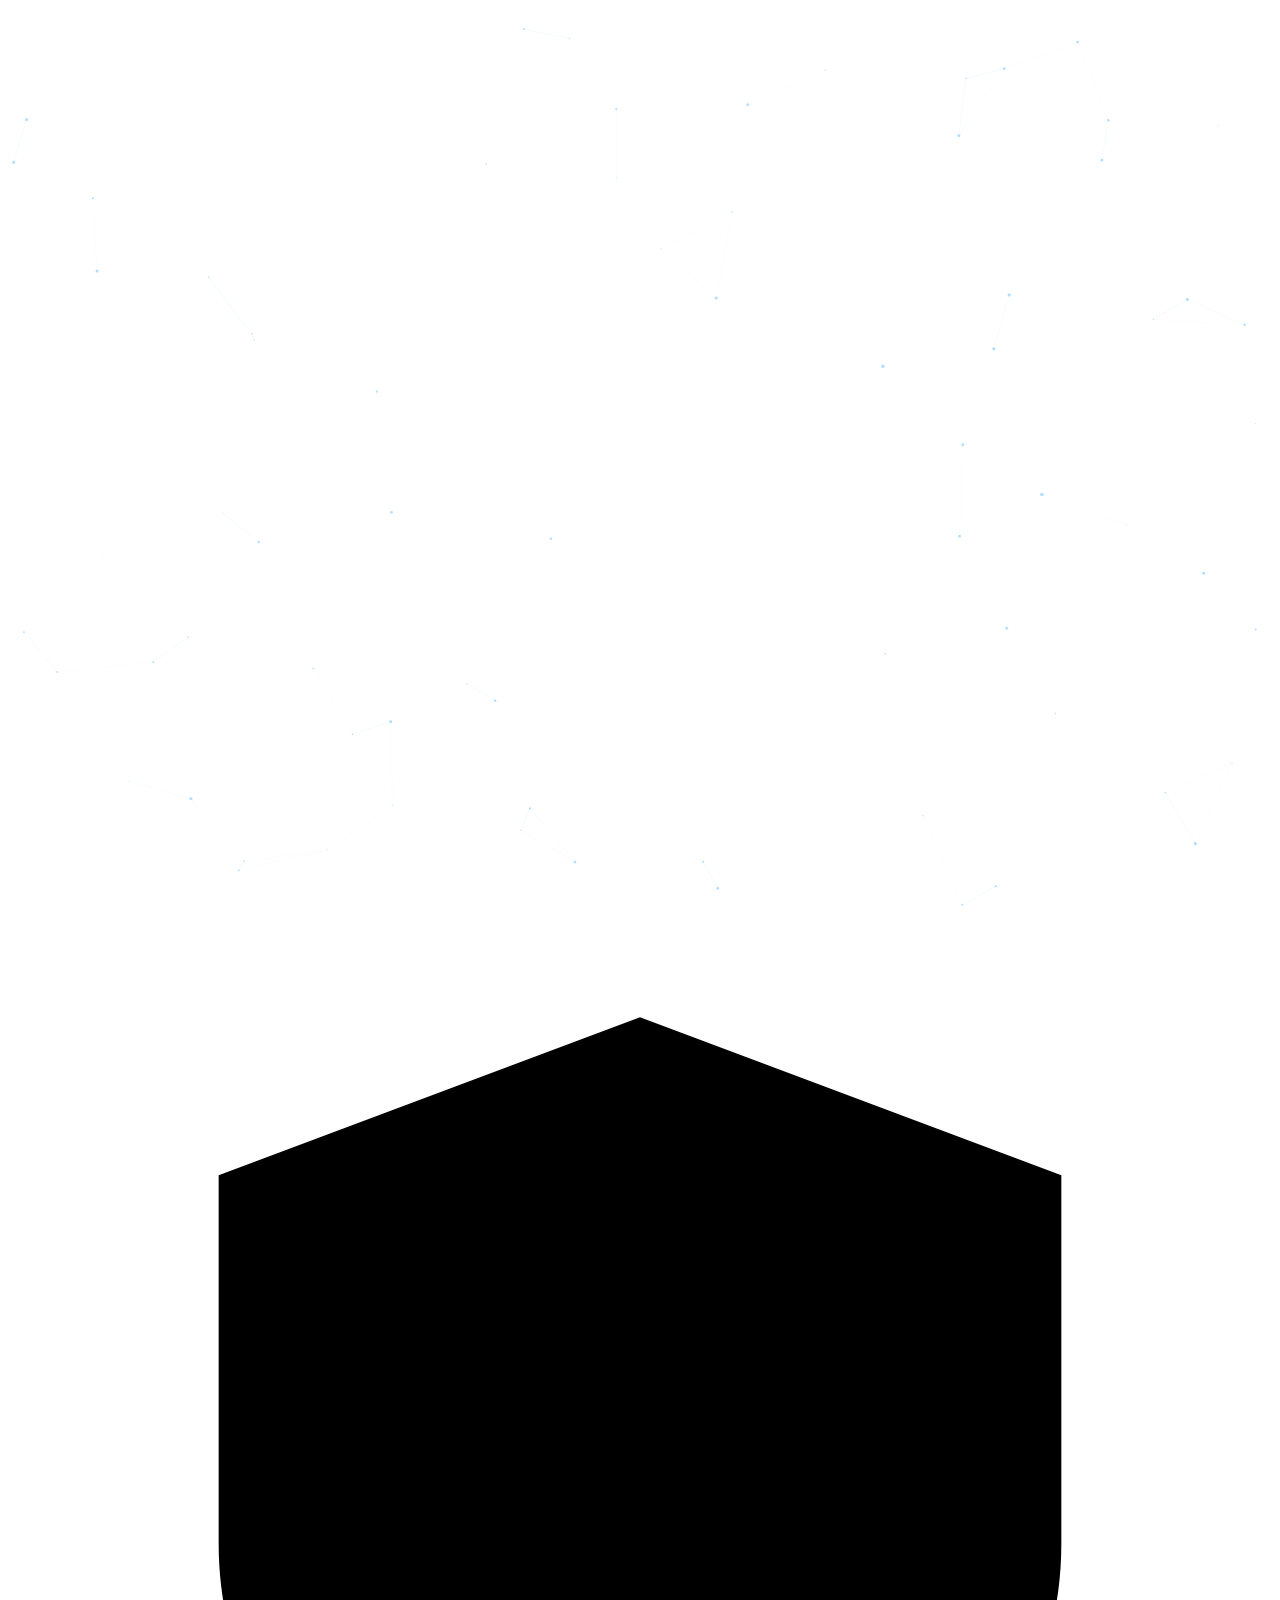
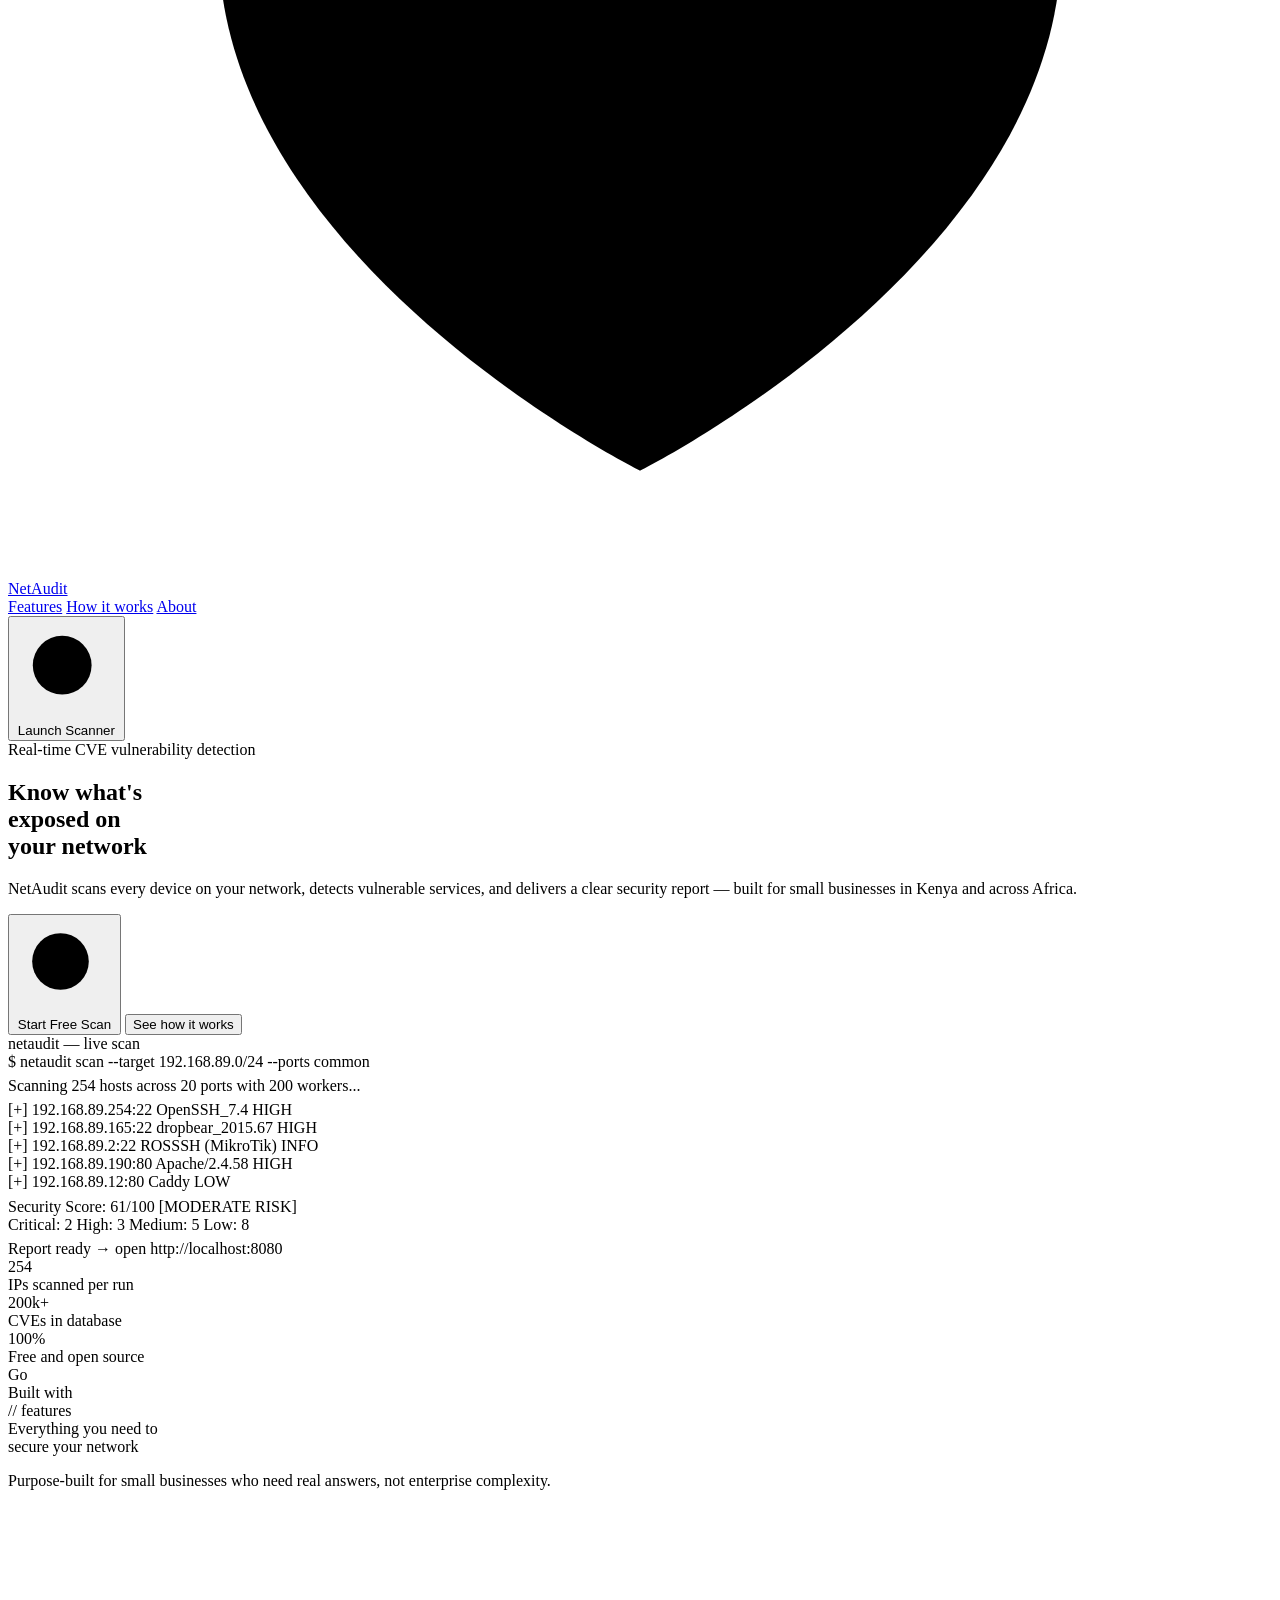
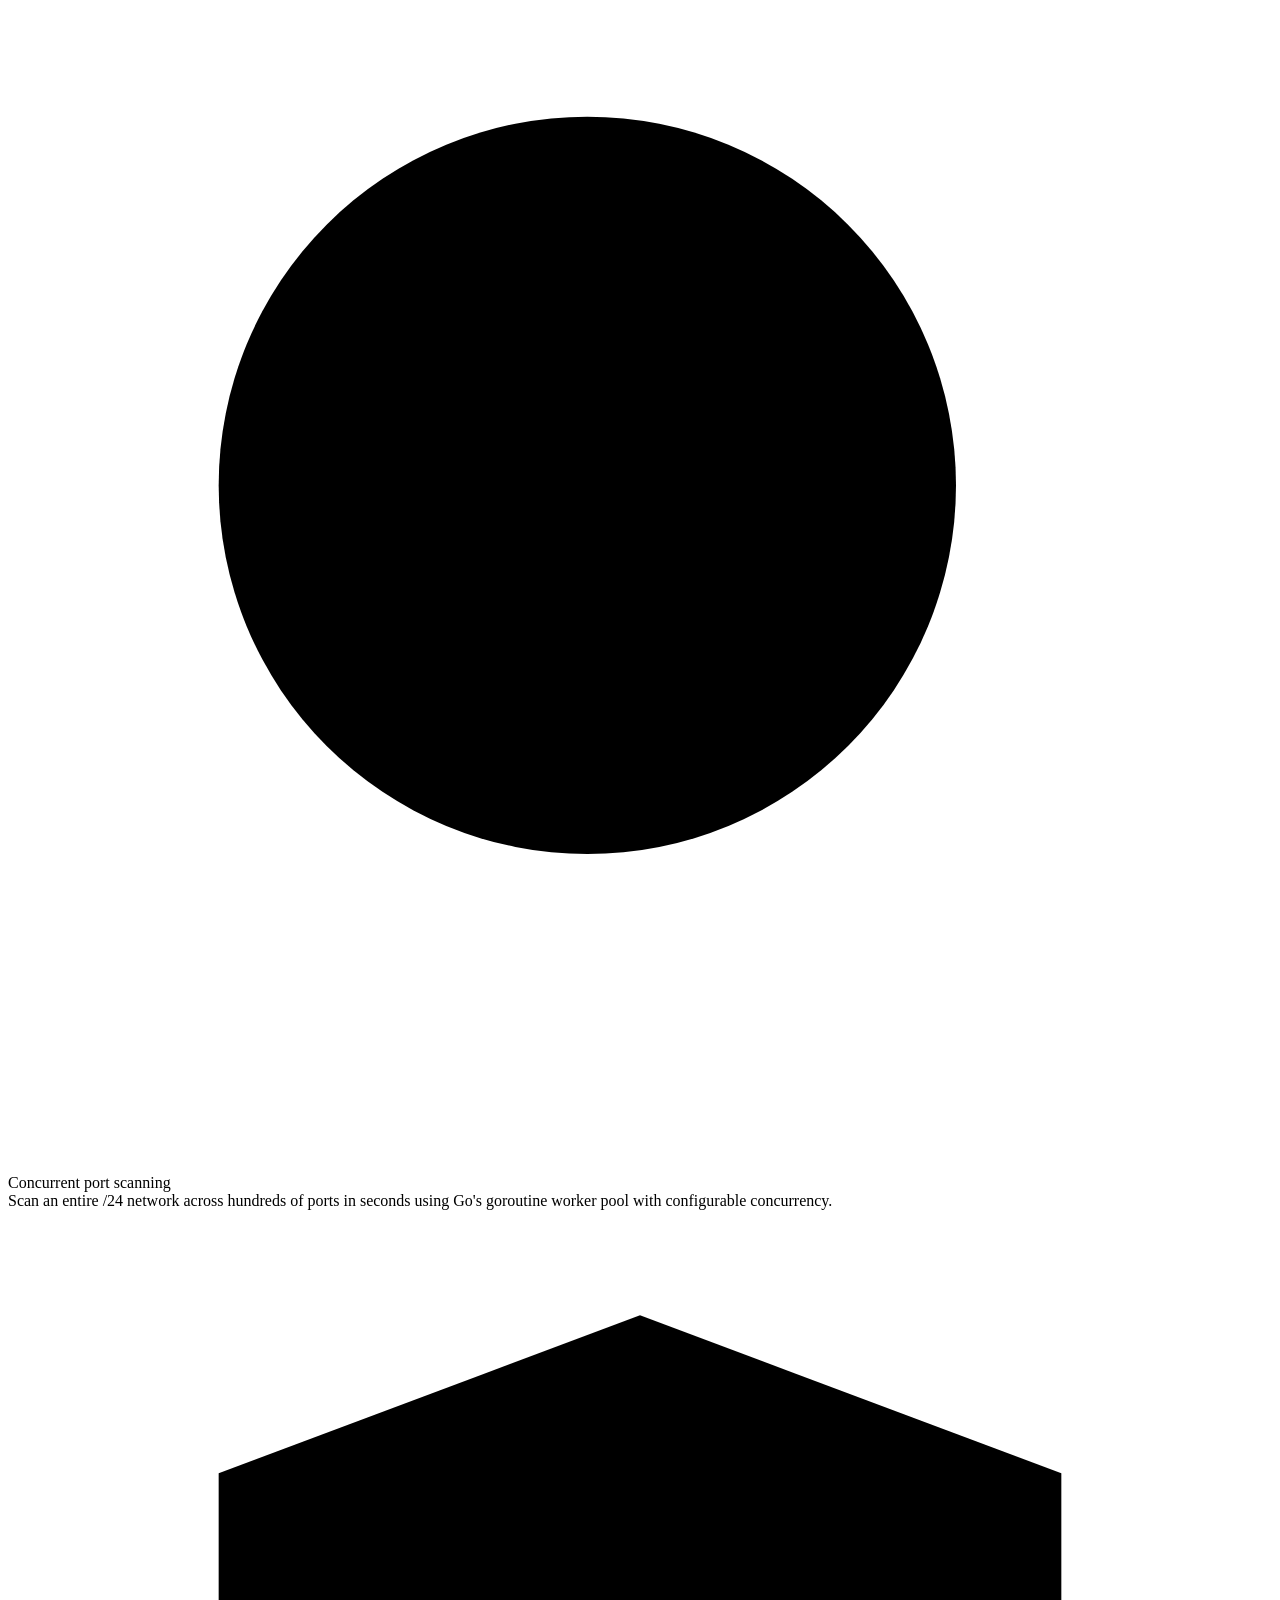
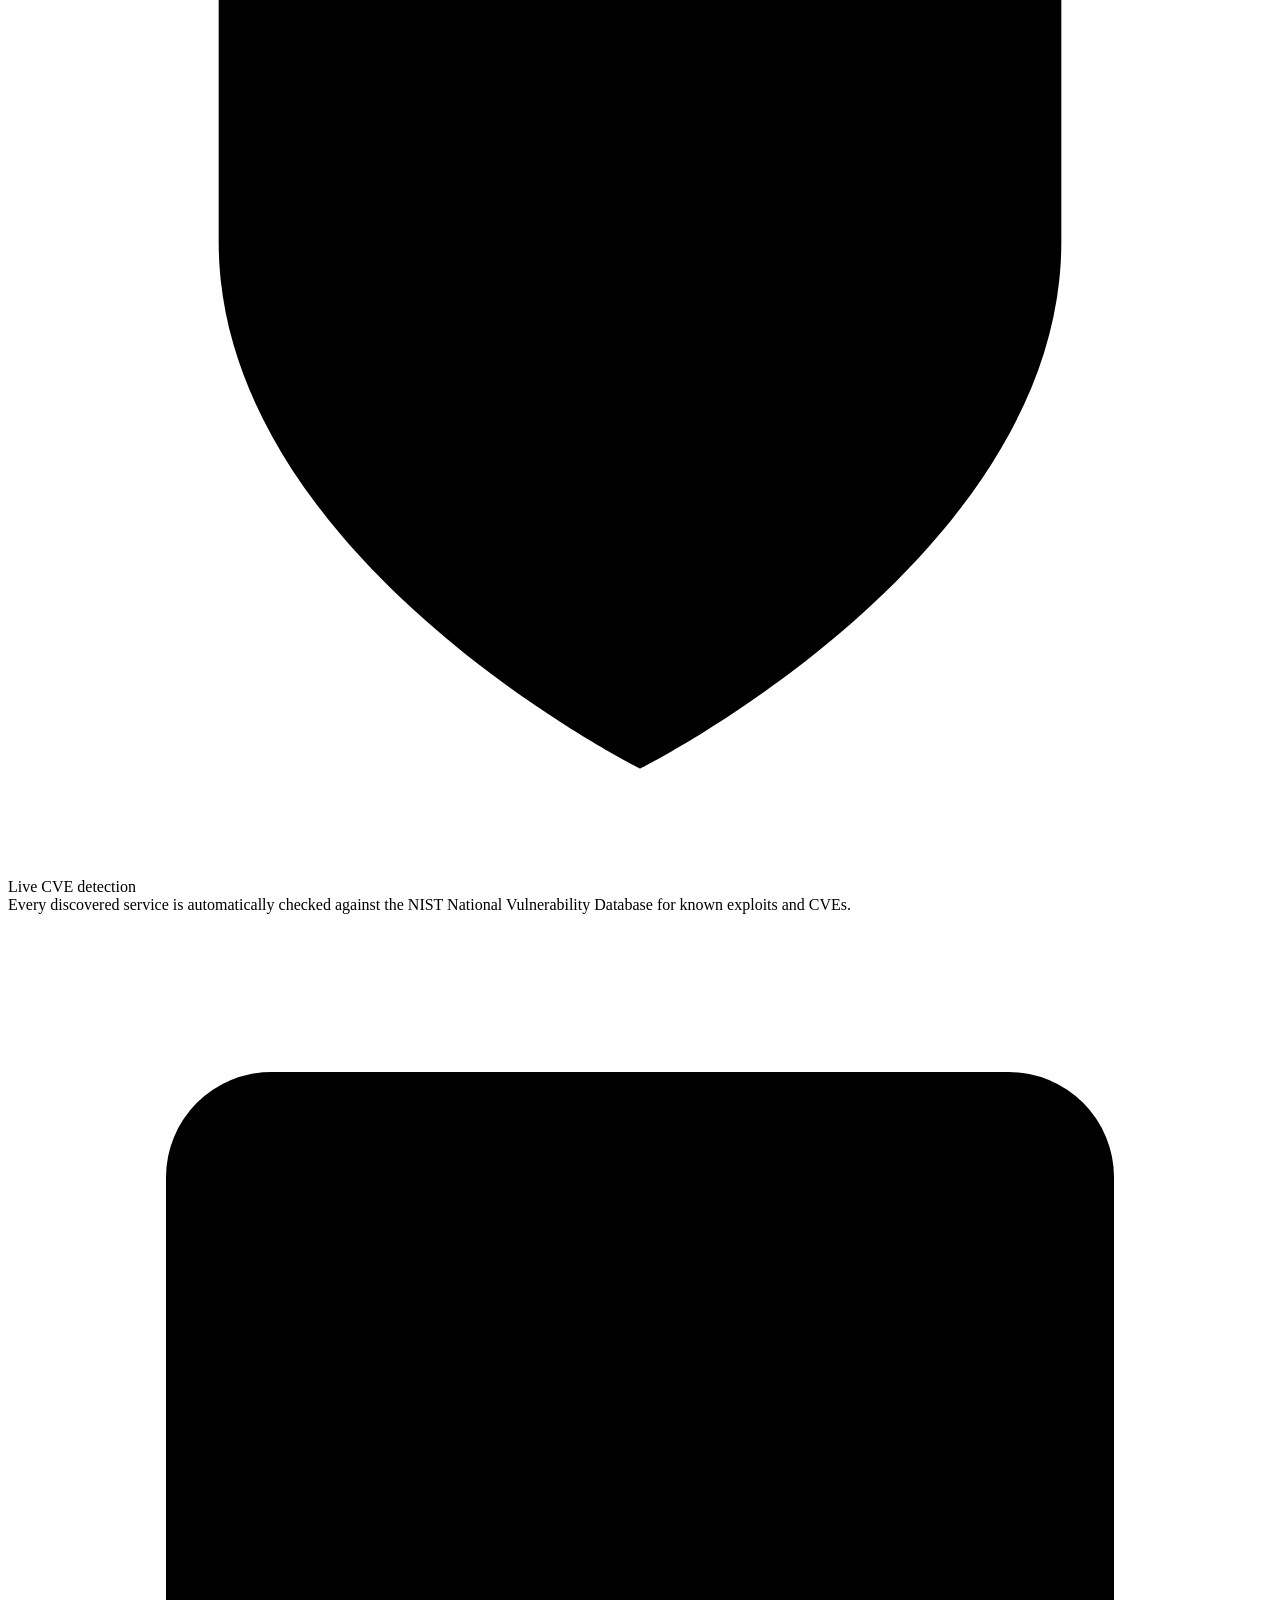
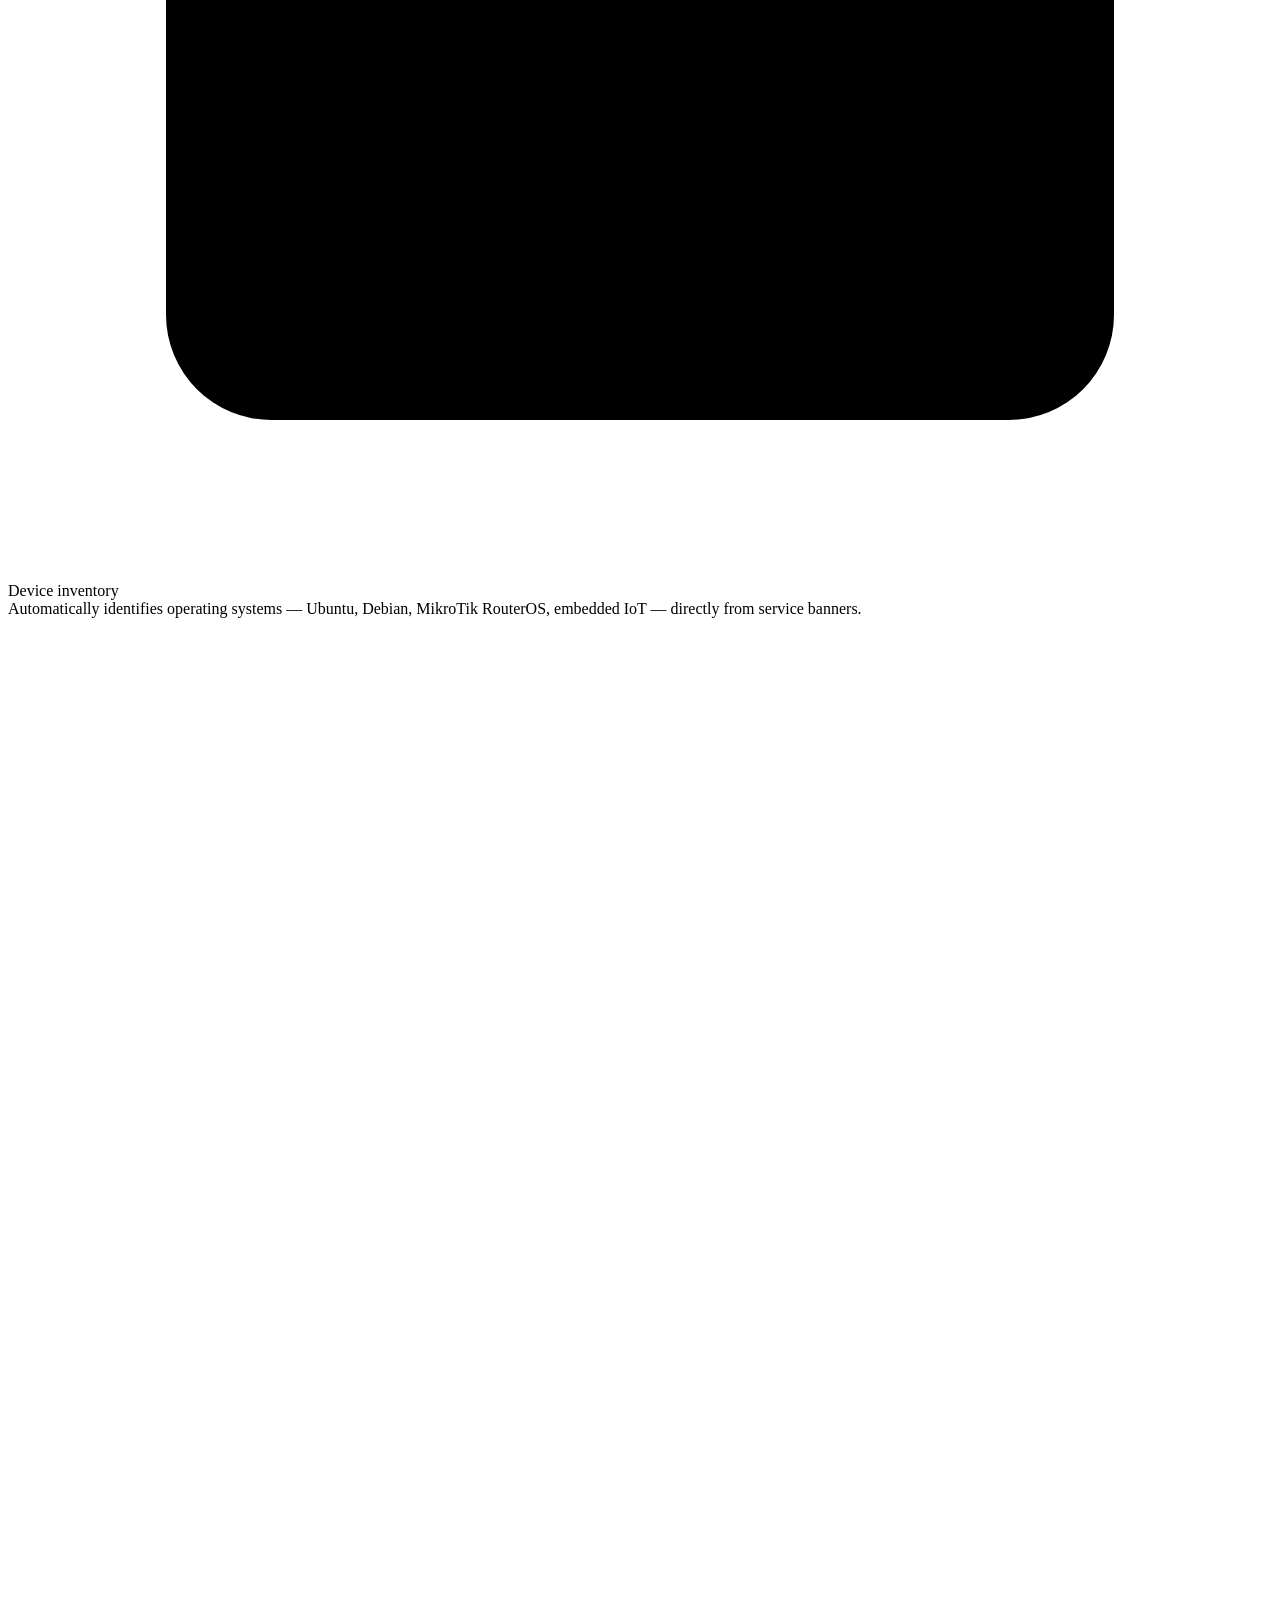
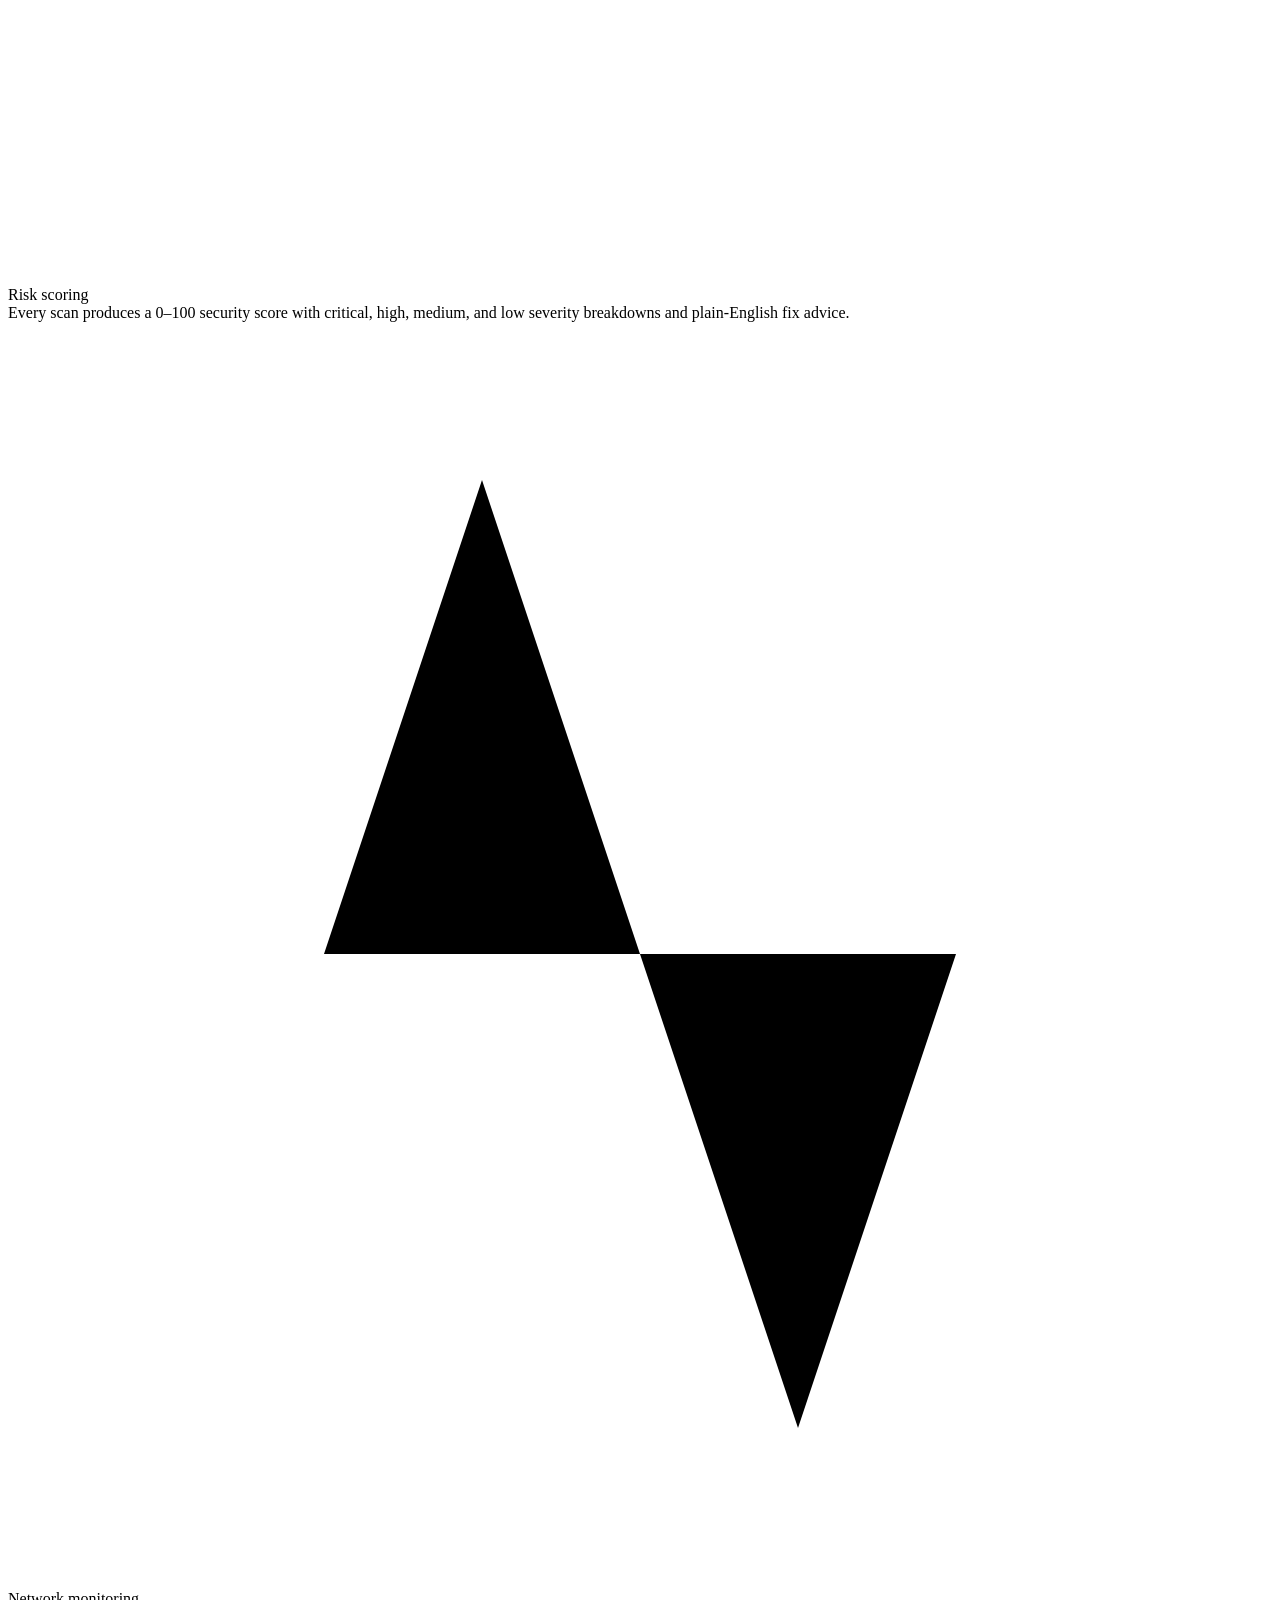
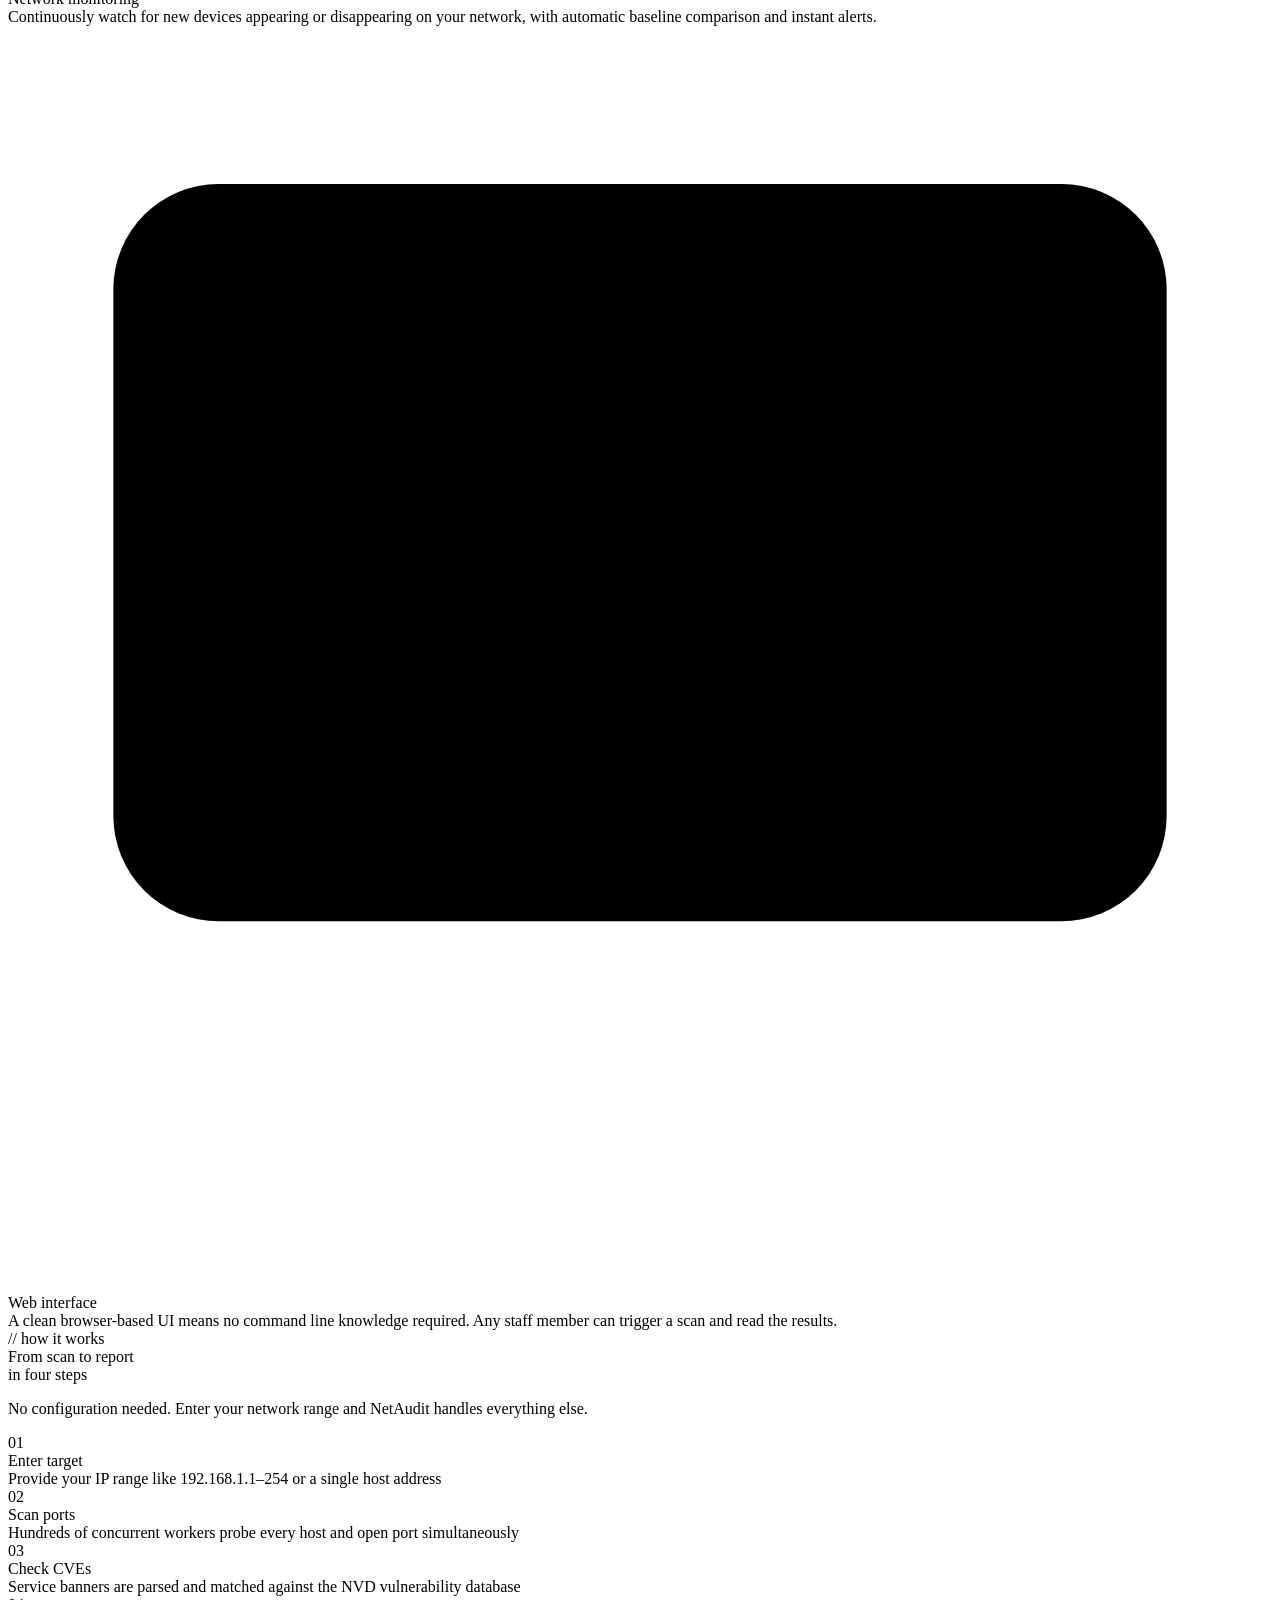
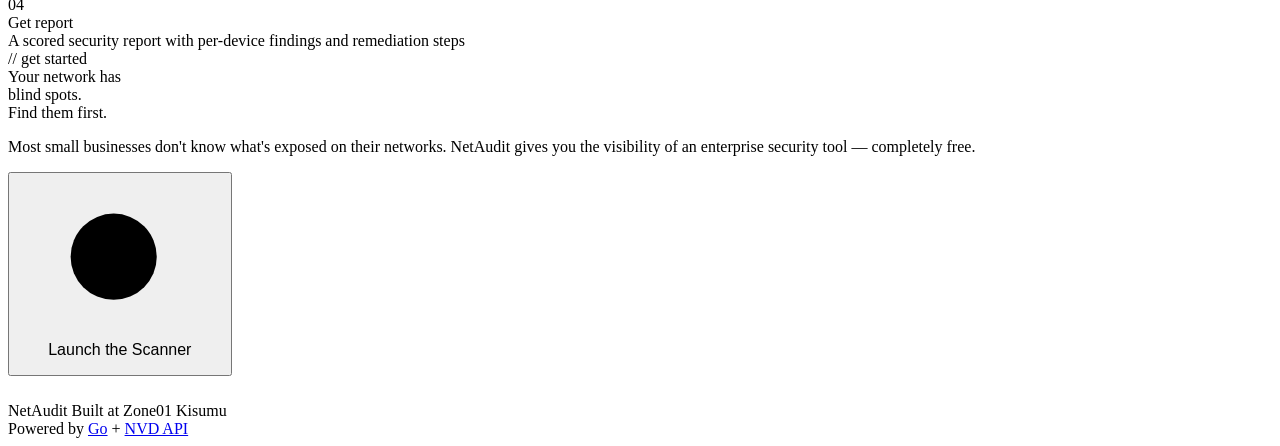
==== commit 18eebcfc: "homepage rebranding" ====
--- a/web/static/index.html
+++ b/web/static/index.html
@@ -7,297 +7,7 @@
 <link rel="preconnect" href="https://fonts.googleapis.com"/>
 <link rel="preconnect" href="https://fonts.gstatic.com" crossorigin/>
 <link href="https://fonts.googleapis.com/css2?family=Syne:wght@400;500;600;700;800&family=JetBrains+Mono:wght@400;500&family=Inter:wght@300;400;500&display=swap" rel="stylesheet"/>
-<style>
-*{box-sizing:border-box;margin:0;padding:0}
-:root{
-  --bg:#05070f;
-  --surface:#0c0f1a;
-  --surface2:#111420;
-  --border:#1a1d2e;
-  --border2:#252840;
-  --text:#eef0f8;
-  --muted:#5a6080;
-  --muted2:#8892b0;
-  --accent:#4f6ef7;
-  --accent2:#7c94fa;
-  --accent3:#a5b4fc;
-  --green:#22c55e;
-  --red:#ef4444;
-  --amber:#f59e0b;
-}
-
-html{scroll-behavior:smooth}
-
-body{
-  font-family:'Inter',sans-serif;
-  background:var(--bg);
-  color:var(--text);
-  min-height:100vh;
-  overflow-x:hidden;
-}
-
-/* canvas background */
-#bg-canvas{
-  position:fixed;top:0;left:0;
-  width:100%;height:100%;
-  z-index:0;pointer-events:none;
-  opacity:.4;
-}
-
-/* ───── NAV ───── */
-nav{
-  position:sticky;top:0;z-index:100;
-  display:flex;align-items:center;justify-content:space-between;
-  padding:16px 64px;
-  background:rgba(5,7,15,.85);
-  backdrop-filter:blur(12px);
-  border-bottom:1px solid var(--border);
-}
-.nav-logo{display:flex;align-items:center;gap:10px;text-decoration:none}
-.nav-logo-icon{
-  width:34px;height:34px;border-radius:9px;
-  background:var(--accent);
-  display:flex;align-items:center;justify-content:center;
-  flex-shrink:0;
-}
-.nav-logo-icon svg{width:18px;height:18px;stroke:#fff;fill:none;stroke-width:2.2}
-.nav-logo-name{font-family:'Syne',sans-serif;font-size:1.1rem;font-weight:700;color:var(--text);letter-spacing:-.3px}
-.nav-links{display:flex;gap:36px}
-.nav-links a{color:var(--muted2);text-decoration:none;font-size:.875rem;font-weight:400;transition:color .2s}
-.nav-links a:hover{color:var(--text)}
-.nav-cta{
-  background:var(--accent);color:#fff;border:none;
-  padding:9px 22px;border-radius:8px;
-  font-family:'Syne',sans-serif;font-size:.875rem;font-weight:600;
-  cursor:pointer;transition:background .2s,transform .15s;
-  display:flex;align-items:center;gap:7px;
-}
-.nav-cta:hover{background:var(--accent2);transform:translateY(-1px)}
-.nav-cta svg{width:15px;height:15px;stroke:#fff;fill:none;stroke-width:2.2}
-
-/* ───── HERO ───── */
-.hero{
-  position:relative;z-index:5;
-  display:grid;grid-template-columns:1fr 1fr;
-  align-items:center;gap:60px;
-  max-width:1200px;margin:0 auto;
-  padding:100px 64px 80px;
-}
-.hero-badge{
-  display:inline-flex;align-items:center;gap:8px;
-  background:#4f6ef710;border:1px solid #4f6ef730;
-  border-radius:100px;padding:5px 14px;
-  font-size:.75rem;color:var(--accent3);
-  margin-bottom:24px;font-weight:500;letter-spacing:.3px;
-}
-.hero-badge-dot{
-  width:7px;height:7px;border-radius:50%;
-  background:var(--green);
-  animation:pulse-dot 2s ease-in-out infinite;
-}
-@keyframes pulse-dot{0%,100%{opacity:1;transform:scale(1)}50%{opacity:.4;transform:scale(.75)}}
-
-.hero-left h1{
-  font-family:'Syne',sans-serif;
-  font-size:clamp(2.4rem,4.5vw,3.6rem);
-  font-weight:800;line-height:1.1;
-  letter-spacing:-2px;margin-bottom:20px;
-  color:var(--text);
-}
-.hero-left h1 .accent{color:var(--accent2)}
-.hero-left h1 .dim{color:var(--muted)}
-
-.hero-sub{
-  font-size:1rem;color:var(--muted2);
-  line-height:1.8;margin-bottom:36px;
-  max-width:480px;font-weight:300;
-}
-
-.hero-actions{display:flex;align-items:center;gap:14px;flex-wrap:wrap}
-.btn-primary{
-  background:var(--accent);color:#fff;border:none;
-  padding:13px 28px;border-radius:10px;
-  font-family:'Syne',sans-serif;font-size:.95rem;font-weight:600;
-  cursor:pointer;display:flex;align-items:center;gap:8px;
-  transition:background .2s,transform .15s;
-}
-.btn-primary:hover{background:var(--accent2);transform:translateY(-2px)}
-.btn-primary svg{width:17px;height:17px;stroke:#fff;fill:none;stroke-width:2.2}
-.btn-ghost{
-  background:transparent;color:var(--muted2);
-  border:1px solid var(--border2);
-  padding:13px 24px;border-radius:10px;
-  font-family:'Inter',sans-serif;font-size:.9rem;font-weight:400;
-  cursor:pointer;transition:border-color .2s,color .2s;
-}
-.btn-ghost:hover{border-color:var(--accent);color:var(--text)}
-
-/* hero right — terminal */
-.hero-right{position:relative}
-.terminal{
-  background:var(--surface);
-  border:1px solid var(--border2);
-  border-radius:14px;overflow:hidden;
-  box-shadow:0 24px 64px rgba(0,0,0,.6);
-}
-.terminal::before{
-  content:'';position:absolute;top:0;left:0;right:0;height:2px;
-  background:linear-gradient(90deg,transparent,var(--accent),transparent);
-}
-.term-bar{
-  background:var(--surface2);
-  padding:12px 16px;
-  display:flex;align-items:center;gap:7px;
-  border-bottom:1px solid var(--border);
-}
-.tdot{width:11px;height:11px;border-radius:50%}
-.term-title{font-size:.72rem;color:var(--muted);margin-left:8px;font-family:'JetBrains Mono',monospace}
-.term-body{padding:20px 22px;font-family:'JetBrains Mono',monospace;font-size:.8rem;line-height:2}
-.tp{color:var(--accent)}.tc{color:var(--text)}.to{color:var(--muted)}
-.tg{color:var(--green)}.tr{color:var(--red)}.ta{color:var(--amber)}.tb{color:#60a5fa}.tv{color:#a78bfa}
-.tcursor{color:var(--accent);animation:blink-cur .8s step-end infinite}
-@keyframes blink-cur{0%,100%{opacity:1}50%{opacity:0}}
-
-/* glow under terminal */
-.terminal-glow{
-  position:absolute;bottom:-40px;left:50%;transform:translateX(-50%);
-  width:60%;height:80px;
-  background:radial-gradient(ellipse,rgba(79,110,247,.2) 0%,transparent 70%);
-  pointer-events:none;
-}
-
-/* ───── STATS BAR ───── */
-.stats-section{
-  position:relative;z-index:5;
-  max-width:1200px;margin:0 auto;padding:0 64px 80px;
-}
-.stats-bar{
-  display:grid;grid-template-columns:repeat(4,1fr);
-  background:var(--surface);border:1px solid var(--border);border-radius:16px;
-  overflow:hidden;
-}
-.stat-item{
-  padding:28px 32px;text-align:center;
-  border-right:1px solid var(--border);
-}
-.stat-item:last-child{border-right:none}
-.stat-num{
-  font-family:'Syne',sans-serif;
-  font-size:2.2rem;font-weight:800;
-  color:var(--accent2);letter-spacing:-1px;
-  margin-bottom:4px;
-}
-.stat-label{font-size:.8rem;color:var(--muted);font-weight:400}
-
-/* ───── FEATURES ───── */
-.features-section{
-  position:relative;z-index:5;
-  max-width:1200px;margin:0 auto;padding:0 64px 80px;
-}
-.section-eyebrow{
-  font-family:'JetBrains Mono',monospace;
-  font-size:.72rem;color:var(--accent2);
-  letter-spacing:2px;text-transform:uppercase;
-  margin-bottom:12px;
-}
-.section-title{
-  font-family:'Syne',sans-serif;
-  font-size:clamp(1.8rem,3.5vw,2.6rem);
-  font-weight:800;letter-spacing:-1.2px;
-  line-height:1.15;margin-bottom:14px;
-}
-.section-sub{
-  font-size:.95rem;color:var(--muted2);
-  line-height:1.75;max-width:480px;
-  font-weight:300;margin-bottom:52px;
-}
-.features-grid{display:grid;grid-template-columns:repeat(3,1fr);gap:18px}
-.feat-card{
-  background:var(--surface);border:1px solid var(--border);
-  border-radius:14px;padding:28px 24px;
-  transition:border-color .25s,transform .25s;
-  cursor:default;
-}
-.feat-card:hover{border-color:var(--border2);transform:translateY(-4px)}
-.feat-icon{
-  width:46px;height:46px;border-radius:11px;
-  background:#4f6ef712;border:1px solid #4f6ef725;
-  display:flex;align-items:center;justify-content:center;
-  margin-bottom:18px;
-}
-.feat-icon svg{width:22px;height:22px;stroke:var(--accent2);fill:none;stroke-width:1.8}
-.feat-title{font-family:'Syne',sans-serif;font-size:1rem;font-weight:700;margin-bottom:10px;color:var(--text)}
-.feat-desc{font-size:.85rem;color:var(--muted2);line-height:1.65;font-weight:300}
-
-/* ───── HOW IT WORKS ───── */
-.how-section{
-  position:relative;z-index:5;
-  max-width:1200px;margin:0 auto;padding:0 64px 80px;
-}
-.steps-row{display:grid;grid-template-columns:repeat(4,1fr);gap:0;position:relative}
-.steps-row::after{
-  content:'';position:absolute;top:32px;left:12.5%;right:12.5%;
-  height:1px;background:var(--border);z-index:0;
-}
-.step{position:relative;z-index:1;text-align:center;padding:0 16px}
-.step-circle{
-  width:64px;height:64px;border-radius:50%;
-  background:var(--surface);border:1px solid var(--border2);
-  display:flex;align-items:center;justify-content:center;
-  margin:0 auto 20px;
-  font-family:'JetBrains Mono',monospace;font-size:.8rem;font-weight:500;
-  color:var(--accent2);
-}
-.step-title{font-family:'Syne',sans-serif;font-size:.95rem;font-weight:700;margin-bottom:8px;color:var(--text)}
-.step-desc{font-size:.82rem;color:var(--muted2);line-height:1.6;font-weight:300}
-
-/* ───── CTA ───── */
-.cta-section{
-  position:relative;z-index:5;
-  max-width:1200px;margin:0 auto;padding:0 64px 100px;
-}
-.cta-inner{
-  background:var(--surface);border:1px solid var(--border2);
-  border-radius:20px;padding:72px 80px;
-  display:grid;grid-template-columns:1fr auto;
-  align-items:center;gap:60px;
-  position:relative;overflow:hidden;
-}
-.cta-inner::before{
-  content:'';position:absolute;top:0;left:0;right:0;height:2px;
-  background:linear-gradient(90deg,transparent,var(--accent),transparent);
-}
-.cta-glow{
-  position:absolute;top:-80px;right:-80px;
-  width:320px;height:320px;
-  background:radial-gradient(circle,rgba(79,110,247,.08) 0%,transparent 60%);
-  pointer-events:none;
-}
-.cta-title{
-  font-family:'Syne',sans-serif;
-  font-size:clamp(1.8rem,3vw,2.4rem);
-  font-weight:800;letter-spacing:-1px;
-  line-height:1.2;margin-bottom:14px;
-}
-.cta-sub{font-size:.95rem;color:var(--muted2);line-height:1.7;font-weight:300}
-
-/* ───── FOOTER ───── */
-footer{
-  position:relative;z-index:5;
-  border-top:1px solid var(--border);
-  padding:28px 64px;
-  display:flex;align-items:center;justify-content:space-between;
-}
-.footer-logo{display:flex;align-items:center;gap:8px}
-.footer-logo-name{font-family:'Syne',sans-serif;font-size:.95rem;font-weight:700;color:var(--text)}
-.footer-copy{font-size:.8rem;color:var(--muted);margin-left:16px}
-.footer-right{font-size:.8rem;color:var(--muted)}
-.footer-right a{color:var(--accent2);text-decoration:none}
-
-/* ───── SCROLL REVEAL ───── */
-.reveal{opacity:0;transform:translateY(24px);transition:opacity .6s ease,transform .6s ease}
-.reveal.visible{opacity:1;transform:translateY(0)}
-</style>
+<link rel="stylesheet" href="/static/index.css">
 </head>
 <body>
 
@@ -525,13 +235,13 @@
     if (p.x < 0) p.x = W; if (p.x > W) p.x = 0;
     if (p.y < 0) p.y = H; if (p.y > H) p.y = 0;
     ctx.beginPath(); ctx.arc(p.x, p.y, p.r, 0, Math.PI * 2);
-    ctx.fillStyle = 'rgba(79,110,247,.55)'; ctx.fill();
+    ctx.fillStyle = 'rgba(0,150,255,.3)'; ctx.fill();
     for (let j = i + 1; j < pts.length; j++) {
       const q = pts[j];
       const dx = p.x - q.x, dy = p.y - q.y, d = Math.sqrt(dx * dx + dy * dy);
       if (d < 130) {
         ctx.beginPath(); ctx.moveTo(p.x, p.y); ctx.lineTo(q.x, q.y);
-        ctx.strokeStyle = `rgba(79,110,247,${.12 * (1 - d / 130)})`;
+        ctx.strokeStyle = `rgba(0,150,255,${.12 * (1 - d / 130)})`;
         ctx.lineWidth = .5; ctx.stroke();
       }
     }
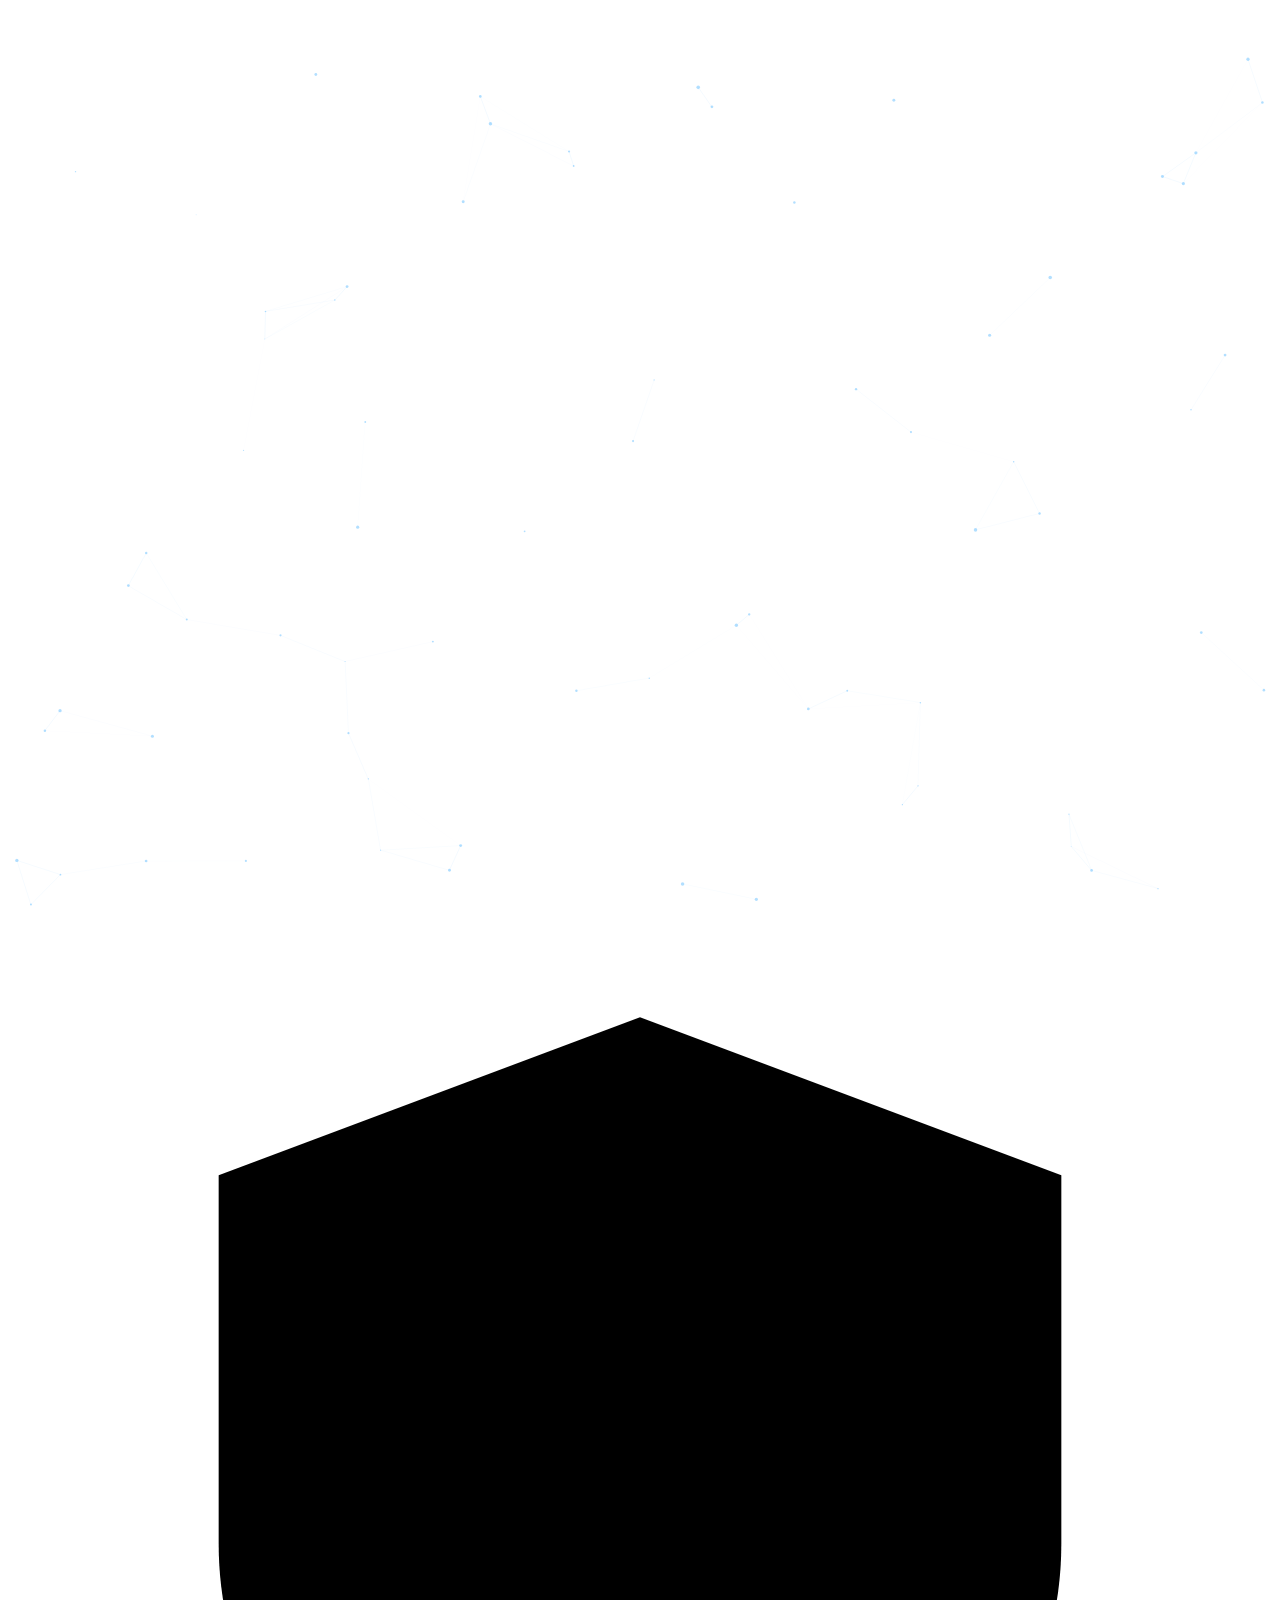
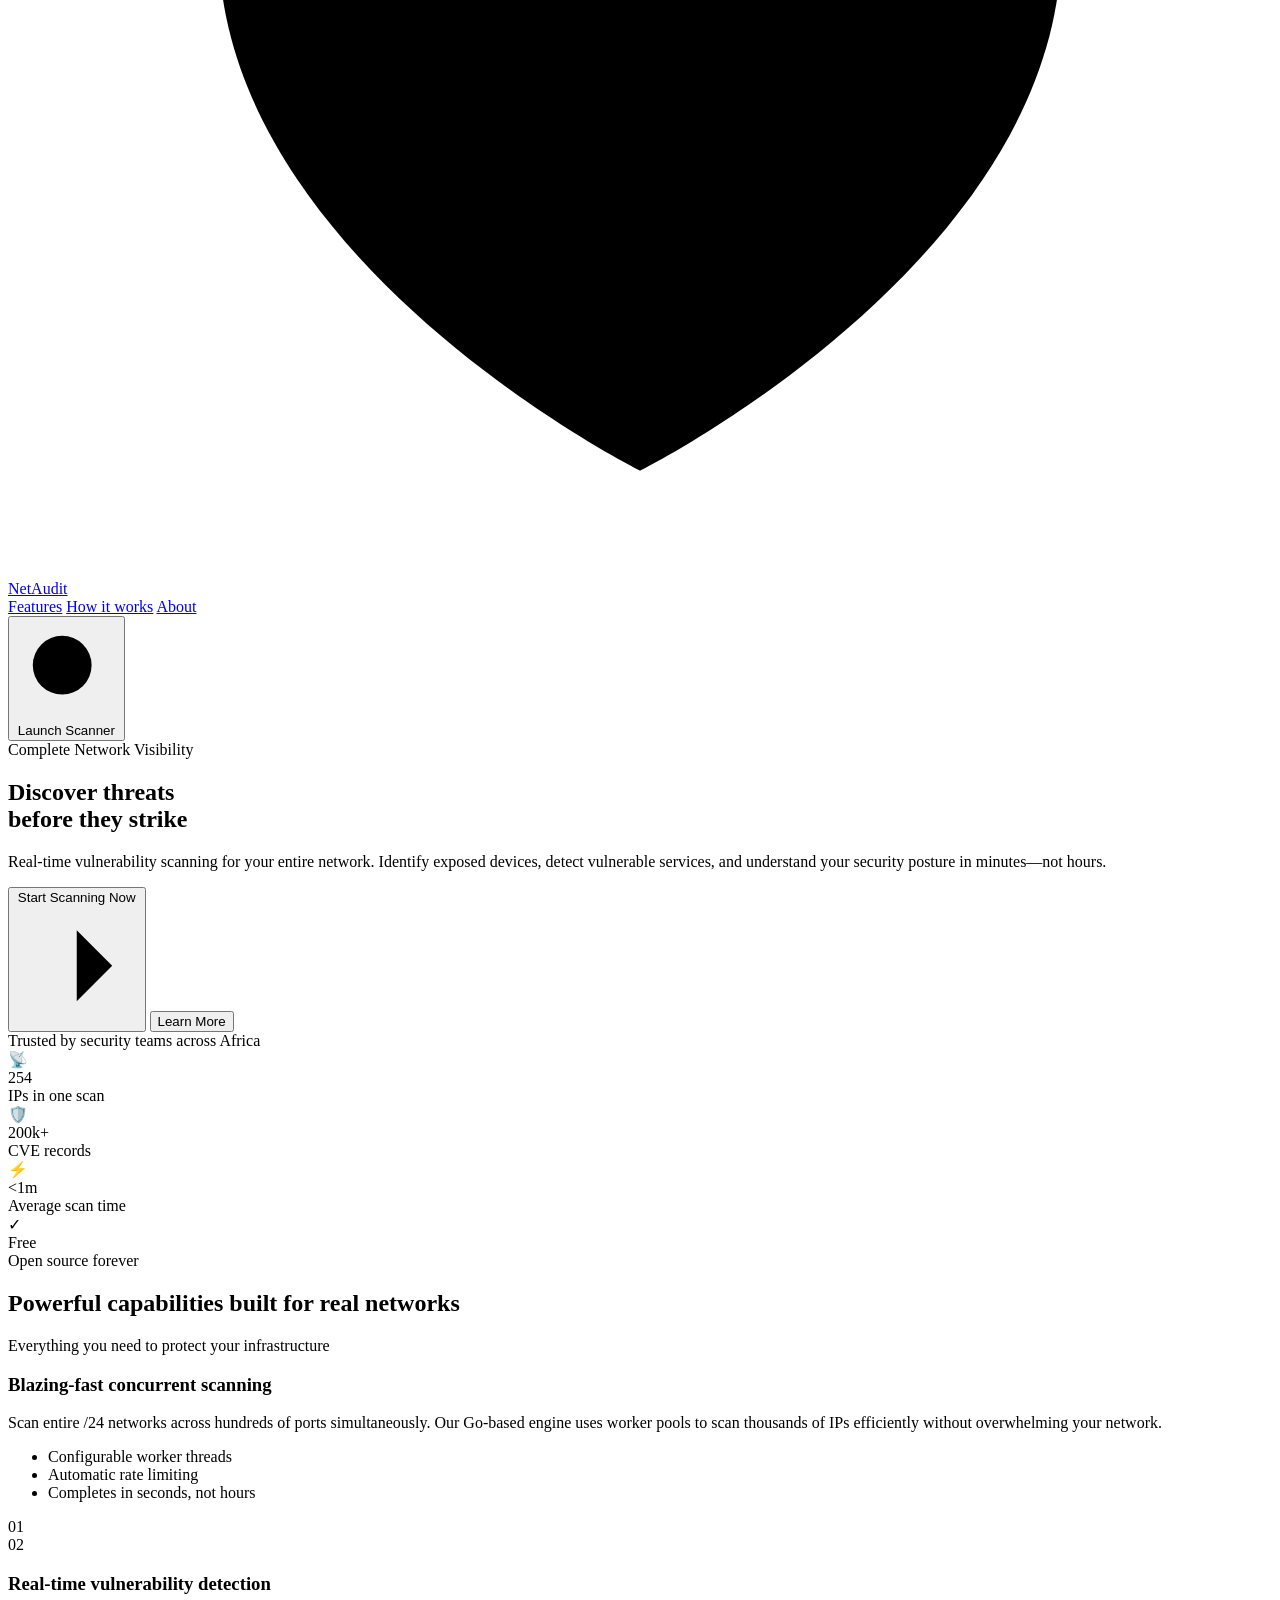
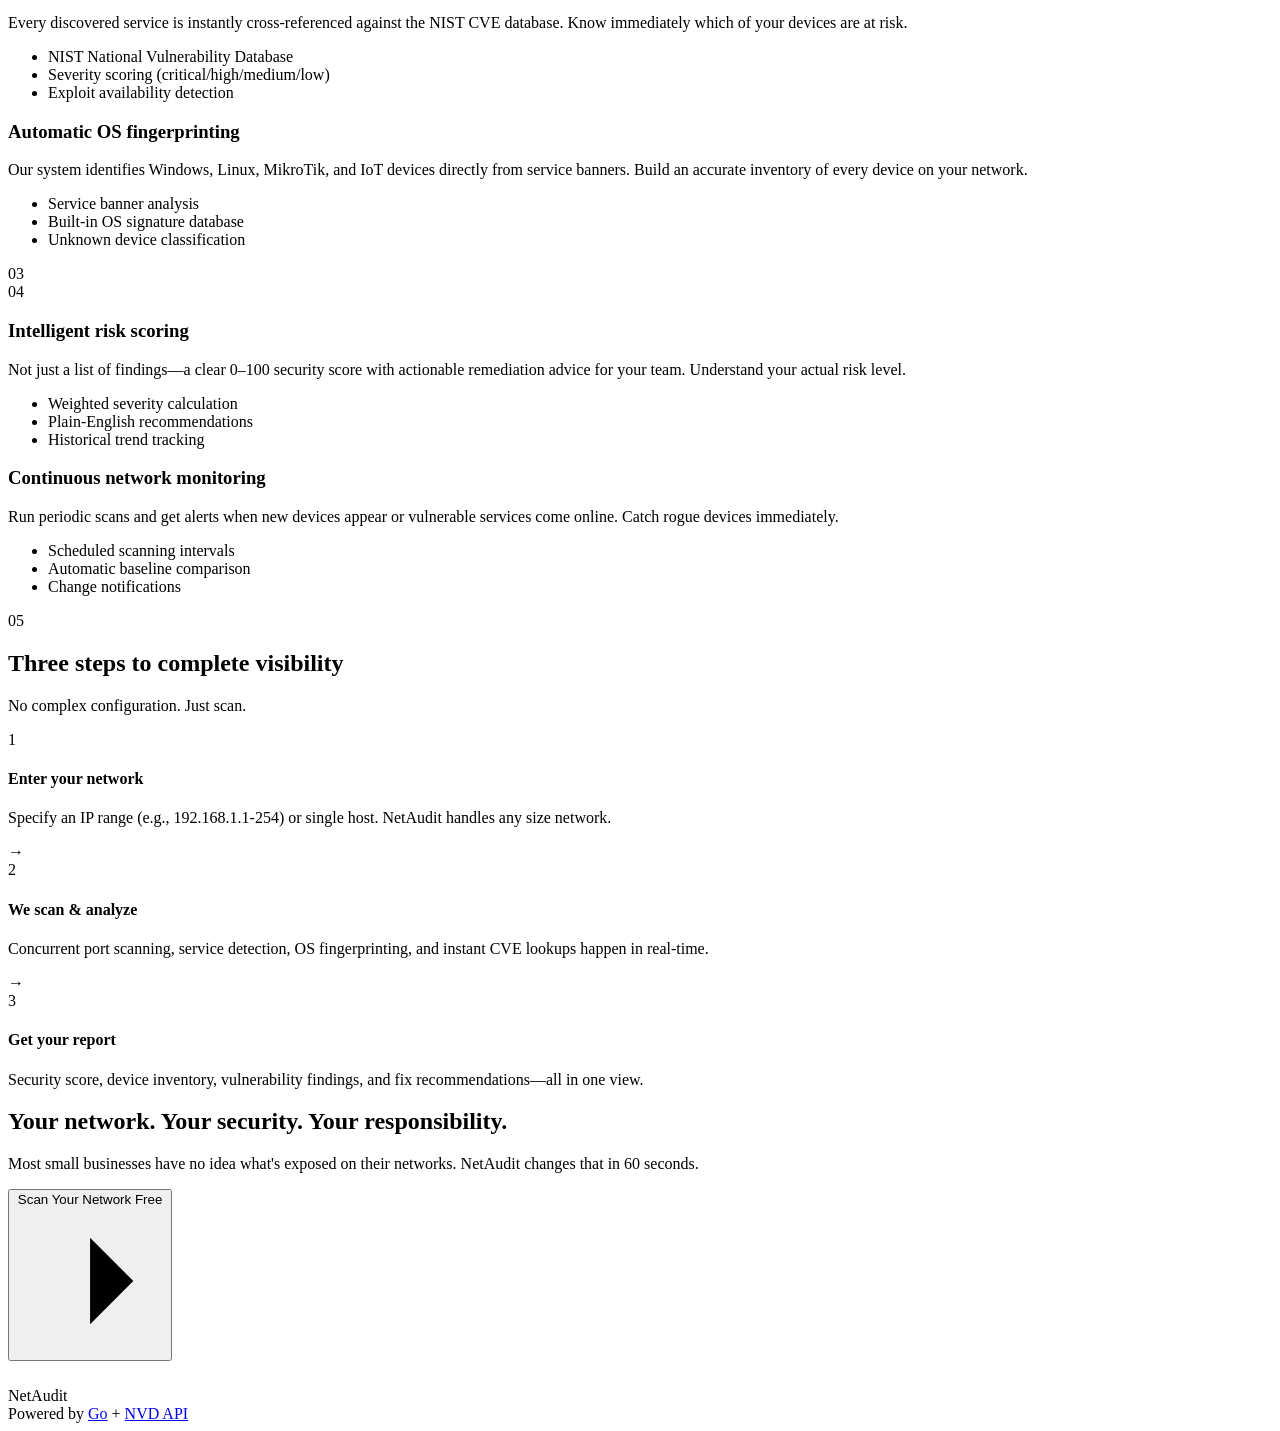
==== commit 779eb182: "a lot of changes" ====
--- a/web/static/index.html
+++ b/web/static/index.html
@@ -6,7 +6,7 @@
 <title>NetAudit — Network Security Scanner</title>
 <link rel="preconnect" href="https://fonts.googleapis.com"/>
 <link rel="preconnect" href="https://fonts.gstatic.com" crossorigin/>
-<link href="https://fonts.googleapis.com/css2?family=Syne:wght@400;500;600;700;800&family=JetBrains+Mono:wght@400;500&family=Inter:wght@300;400;500&display=swap" rel="stylesheet"/>
+<link href="https://fonts.googleapis.com/css2?family=Poppins:wght@300;400;500;600;700;800&family=Source+Code+Pro:wght@400;500;600;700&family=DM+Sans:wght@400;500;700&display=swap" rel="stylesheet"/>
 <link rel="stylesheet" href="/static/index.css">
 </head>
 <body>
@@ -33,163 +33,183 @@
 
 <!-- HERO -->
 <section class="hero">
-  <div class="hero-left">
-    <div class="hero-badge">
-      <span class="hero-badge-dot"></span>
-      Real-time CVE vulnerability detection
-    </div>
-    <h1>
-      Know what's<br/>
-      <span class="accent">exposed</span> on<br/>
-      your <span class="dim">network</span>
+  <div class="hero-content">
+    <div class="hero-pretitle">Complete Network Visibility</div>
+    <h1 class="hero-title">
+      Discover threats<br/>
+      <span class="hero-accent">before they strike</span>
     </h1>
-    <p class="hero-sub">
-      NetAudit scans every device on your network, detects vulnerable services, and delivers a clear security report — built for small businesses in Kenya and across Africa.
+    <p class="hero-description">
+      Real-time vulnerability scanning for your entire network. Identify exposed devices, detect vulnerable services, and understand your security posture in minutes—not hours.
     </p>
-    <div class="hero-actions">
-      <button class="btn-primary" onclick="window.location.href='/scan'">
-        <svg viewBox="0 0 24 24"><circle cx="11" cy="11" r="7"/><path d="m16.5 16.5 4 4"/></svg>
-        Start Free Scan
+    <div class="hero-cta-group">
+      <button class="btn-primary-lg" onclick="window.location.href='/scan'">
+        <span>Start Scanning Now</span>
+        <svg viewBox="0 0 24 24"><path d="M5 12h14M12 5l7 7-7 7"/></svg>
       </button>
-      <button class="btn-ghost" onclick="document.getElementById('how').scrollIntoView({behavior:'smooth'})">
-        See how it works
+      <button class="btn-secondary-lg" onclick="document.getElementById('features').scrollIntoView({behavior:'smooth'})">
+        Learn More
       </button>
     </div>
-  </div>
-  <div class="hero-right">
-    <div class="terminal">
-      <div class="term-bar">
-        <div class="tdot" style="background:#ef4444"></div>
-        <div class="tdot" style="background:#f59e0b"></div>
-        <div class="tdot" style="background:#22c55e"></div>
-        <span class="term-title">netaudit — live scan</span>
-      </div>
-      <div class="term-body" id="term-body">
-        <div id="term-lines"></div>
-        <span class="tcursor" id="cursor">█</span>
-      </div>
-    </div>
-    <div class="terminal-glow"></div>
+    <div class="hero-trust">
+      <span>Trusted by security teams across Africa</span>
+    </div>
+  </div>
+  <div class="hero-visual">
+    <div class="hero-image-frame">
+      <div class="hero-scan-visual">
+        <div class="scan-item scan-item-1"></div>
+        <div class="scan-item scan-item-2"></div>
+        <div class="scan-item scan-item-3"></div>
+        <div class="scan-item scan-item-4"></div>
+      </div>
+    </div>
   </div>
 </section>
 
 <!-- STATS -->
-<div class="stats-section reveal">
-  <div class="stats-bar">
-    <div class="stat-item">
-      <div class="stat-num">254</div>
-      <div class="stat-label">IPs scanned per run</div>
-    </div>
-    <div class="stat-item">
-      <div class="stat-num">200k+</div>
-      <div class="stat-label">CVEs in database</div>
-    </div>
-    <div class="stat-item">
-      <div class="stat-num">100%</div>
-      <div class="stat-label">Free and open source</div>
-    </div>
-    <div class="stat-item">
-      <div class="stat-num">Go</div>
-      <div class="stat-label">Built with</div>
-    </div>
-  </div>
-</div>
+<section class="stats-section">
+  <div class="stats-grid">
+    <div class="stat-card">
+      <div class="stat-icon">📡</div>
+      <div class="stat-value">254</div>
+      <div class="stat-text">IPs in one scan</div>
+    </div>
+    <div class="stat-card">
+      <div class="stat-icon">🛡️</div>
+      <div class="stat-value">200k+</div>
+      <div class="stat-text">CVE records</div>
+    </div>
+    <div class="stat-card">
+      <div class="stat-icon">⚡</div>
+      <div class="stat-value">&lt;1m</div>
+      <div class="stat-text">Average scan time</div>
+    </div>
+    <div class="stat-card">
+      <div class="stat-icon">✓</div>
+      <div class="stat-value">Free</div>
+      <div class="stat-text">Open source forever</div>
+    </div>
+  </div>
+</section>
 
 <!-- FEATURES -->
-<section class="features-section reveal" id="features">
-  <div class="section-eyebrow">// features</div>
-  <div class="section-title">Everything you need to<br/>secure your network</div>
-  <p class="section-sub">Purpose-built for small businesses who need real answers, not enterprise complexity.</p>
-  <div class="features-grid">
-    <div class="feat-card">
-      <div class="feat-icon">
-        <svg viewBox="0 0 24 24"><circle cx="11" cy="11" r="7"/><path d="m16.5 16.5 4 4"/></svg>
-      </div>
-      <div class="feat-title">Concurrent port scanning</div>
-      <div class="feat-desc">Scan an entire /24 network across hundreds of ports in seconds using Go's goroutine worker pool with configurable concurrency.</div>
-    </div>
-    <div class="feat-card">
-      <div class="feat-icon">
-        <svg viewBox="0 0 24 24"><path d="M12 22s8-4 8-10V5l-8-3-8 3v7c0 6 8 10 8 10z"/></svg>
-      </div>
-      <div class="feat-title">Live CVE detection</div>
-      <div class="feat-desc">Every discovered service is automatically checked against the NIST National Vulnerability Database for known exploits and CVEs.</div>
-    </div>
-    <div class="feat-card">
-      <div class="feat-icon">
-        <svg viewBox="0 0 24 24"><rect x="3" y="3" width="18" height="18" rx="2"/><path d="M3 9h18M9 21V9"/></svg>
-      </div>
-      <div class="feat-title">Device inventory</div>
-      <div class="feat-desc">Automatically identifies operating systems — Ubuntu, Debian, MikroTik RouterOS, embedded IoT — directly from service banners.</div>
-    </div>
-    <div class="feat-card">
-      <div class="feat-icon">
-        <svg viewBox="0 0 24 24"><path d="M12 2v4M12 18v4M4.93 4.93l2.83 2.83M16.24 16.24l2.83 2.83M2 12h4M18 12h4M4.93 19.07l2.83-2.83M16.24 7.76l2.83-2.83"/></svg>
-      </div>
-      <div class="feat-title">Risk scoring</div>
-      <div class="feat-desc">Every scan produces a 0–100 security score with critical, high, medium, and low severity breakdowns and plain-English fix advice.</div>
-    </div>
-    <div class="feat-card">
-      <div class="feat-icon">
-        <svg viewBox="0 0 24 24"><polyline points="22 12 18 12 15 21 9 3 6 12 2 12"/></svg>
-      </div>
-      <div class="feat-title">Network monitoring</div>
-      <div class="feat-desc">Continuously watch for new devices appearing or disappearing on your network, with automatic baseline comparison and instant alerts.</div>
-    </div>
-    <div class="feat-card">
-      <div class="feat-icon">
-        <svg viewBox="0 0 24 24"><rect x="2" y="3" width="20" height="14" rx="2"/><path d="M8 21h8M12 17v4"/></svg>
-      </div>
-      <div class="feat-title">Web interface</div>
-      <div class="feat-desc">A clean browser-based UI means no command line knowledge required. Any staff member can trigger a scan and read the results.</div>
+<section class="features-section" id="features">
+  <div class="section-header">
+    <h2>Powerful capabilities built for real networks</h2>
+    <p>Everything you need to protect your infrastructure</p>
+  </div>
+  
+  <div class="features-list">
+    <div class="feature-row">
+      <div class="feature-content">
+        <h3>Blazing-fast concurrent scanning</h3>
+        <p>Scan entire /24 networks across hundreds of ports simultaneously. Our Go-based engine uses worker pools to scan thousands of IPs efficiently without overwhelming your network.</p>
+        <ul class="feature-bullets">
+          <li>Configurable worker threads</li>
+          <li>Automatic rate limiting</li>
+          <li>Completes in seconds, not hours</li>
+        </ul>
+      </div>
+      <div class="feature-badge">01</div>
+    </div>
+
+    <div class="feature-row feature-row-alt">
+      <div class="feature-badge">02</div>
+      <div class="feature-content">
+        <h3>Real-time vulnerability detection</h3>
+        <p>Every discovered service is instantly cross-referenced against the NIST CVE database. Know immediately which of your devices are at risk.</p>
+        <ul class="feature-bullets">
+          <li>NIST National Vulnerability Database</li>
+          <li>Severity scoring (critical/high/medium/low)</li>
+          <li>Exploit availability detection</li>
+        </ul>
+      </div>
+    </div>
+
+    <div class="feature-row">
+      <div class="feature-content">
+        <h3>Automatic OS fingerprinting</h3>
+        <p>Our system identifies Windows, Linux, MikroTik, and IoT devices directly from service banners. Build an accurate inventory of every device on your network.</p>
+        <ul class="feature-bullets">
+          <li>Service banner analysis</li>
+          <li>Built-in OS signature database</li>
+          <li>Unknown device classification</li>
+        </ul>
+      </div>
+      <div class="feature-badge">03</div>
+    </div>
+
+    <div class="feature-row feature-row-alt">
+      <div class="feature-badge">04</div>
+      <div class="feature-content">
+        <h3>Intelligent risk scoring</h3>
+        <p>Not just a list of findings—a clear 0–100 security score with actionable remediation advice for your team. Understand your actual risk level.</p>
+        <ul class="feature-bullets">
+          <li>Weighted severity calculation</li>
+          <li>Plain-English recommendations</li>
+          <li>Historical trend tracking</li>
+        </ul>
+      </div>
+    </div>
+
+    <div class="feature-row">
+      <div class="feature-content">
+        <h3>Continuous network monitoring</h3>
+        <p>Run periodic scans and get alerts when new devices appear or vulnerable services come online. Catch rogue devices immediately.</p>
+        <ul class="feature-bullets">
+          <li>Scheduled scanning intervals</li>
+          <li>Automatic baseline comparison</li>
+          <li>Change notifications</li>
+        </ul>
+      </div>
+      <div class="feature-badge">05</div>
     </div>
   </div>
 </section>
 
 <!-- HOW IT WORKS -->
-<section class="how-section reveal" id="how">
-  <div class="section-eyebrow">// how it works</div>
-  <div class="section-title">From scan to report<br/>in four steps</div>
-  <p class="section-sub">No configuration needed. Enter your network range and NetAudit handles everything else.</p>
-  <div class="steps-row">
-    <div class="step">
-      <div class="step-circle">01</div>
-      <div class="step-title">Enter target</div>
-      <div class="step-desc">Provide your IP range like 192.168.1.1–254 or a single host address</div>
-    </div>
-    <div class="step">
-      <div class="step-circle">02</div>
-      <div class="step-title">Scan ports</div>
-      <div class="step-desc">Hundreds of concurrent workers probe every host and open port simultaneously</div>
-    </div>
-    <div class="step">
-      <div class="step-circle">03</div>
-      <div class="step-title">Check CVEs</div>
-      <div class="step-desc">Service banners are parsed and matched against the NVD vulnerability database</div>
-    </div>
-    <div class="step">
-      <div class="step-circle">04</div>
-      <div class="step-title">Get report</div>
-      <div class="step-desc">A scored security report with per-device findings and remediation steps</div>
+<section class="how-section" id="how">
+  <div class="section-header">
+    <h2>Three steps to complete visibility</h2>
+    <p>No complex configuration. Just scan.</p>
+  </div>
+  <div class="workflow">
+    <div class="workflow-step">
+      <div class="workflow-number">1</div>
+      <div class="workflow-content">
+        <h4>Enter your network</h4>
+        <p>Specify an IP range (e.g., 192.168.1.1-254) or single host. NetAudit handles any size network.</p>
+      </div>
+    </div>
+    <div class="workflow-arrow">→</div>
+    <div class="workflow-step">
+      <div class="workflow-number">2</div>
+      <div class="workflow-content">
+        <h4>We scan & analyze</h4>
+        <p>Concurrent port scanning, service detection, OS fingerprinting, and instant CVE lookups happen in real-time.</p>
+      </div>
+    </div>
+    <div class="workflow-arrow">→</div>
+    <div class="workflow-step">
+      <div class="workflow-number">3</div>
+      <div class="workflow-content">
+        <h4>Get your report</h4>
+        <p>Security score, device inventory, vulnerability findings, and fix recommendations—all in one view.</p>
+      </div>
     </div>
   </div>
 </section>
 
 <!-- CTA -->
-<section class="cta-section reveal" id="about">
-  <div class="cta-inner">
-    <div class="cta-glow"></div>
-    <div>
-      <div class="section-eyebrow">// get started</div>
-      <div class="cta-title">Your network has<br/>blind spots.<br/>Find them first.</div>
-      <p class="cta-sub">Most small businesses don't know what's exposed on their networks. NetAudit gives you the visibility of an enterprise security tool — completely free.</p>
-    </div>
-    <div>
-      <button class="btn-primary" style="padding:15px 36px;font-size:1rem" onclick="window.location.href='/scan'">
-        <svg viewBox="0 0 24 24"><circle cx="11" cy="11" r="7"/><path d="m16.5 16.5 4 4"/></svg>
-        Launch the Scanner
-      </button>
-    </div>
+<section class="cta-section" id="about">
+  <div class="cta-box">
+    <h2>Your network. Your security. Your responsibility.</h2>
+    <p>Most small businesses have no idea what's exposed on their networks. NetAudit changes that in 60 seconds.</p>
+    <button class="btn-primary-lg" onclick="window.location.href='/scan'">
+      <span>Scan Your Network Free</span>
+      <svg viewBox="0 0 24 24"><path d="M5 12h14M12 5l7 7-7 7"/></svg>
+    </button>
   </div>
 </section>
 
@@ -199,7 +219,6 @@
       <svg viewBox="0 0 24 24" style="width:14px;height:14px;stroke:#fff;fill:none;stroke-width:2.2"><path d="M12 22s8-4 8-10V5l-8-3-8 3v7c0 6 8 10 8 10z"/></svg>
     </div>
     <span class="footer-logo-name">NetAudit</span>
-    <span class="footer-copy">Built at Zone01 Kisumu</span>
   </div>
   <div class="footer-right">Powered by <a href="https://golang.org">Go</a> + <a href="https://nvd.nist.gov">NVD API</a></div>
 </footer>
